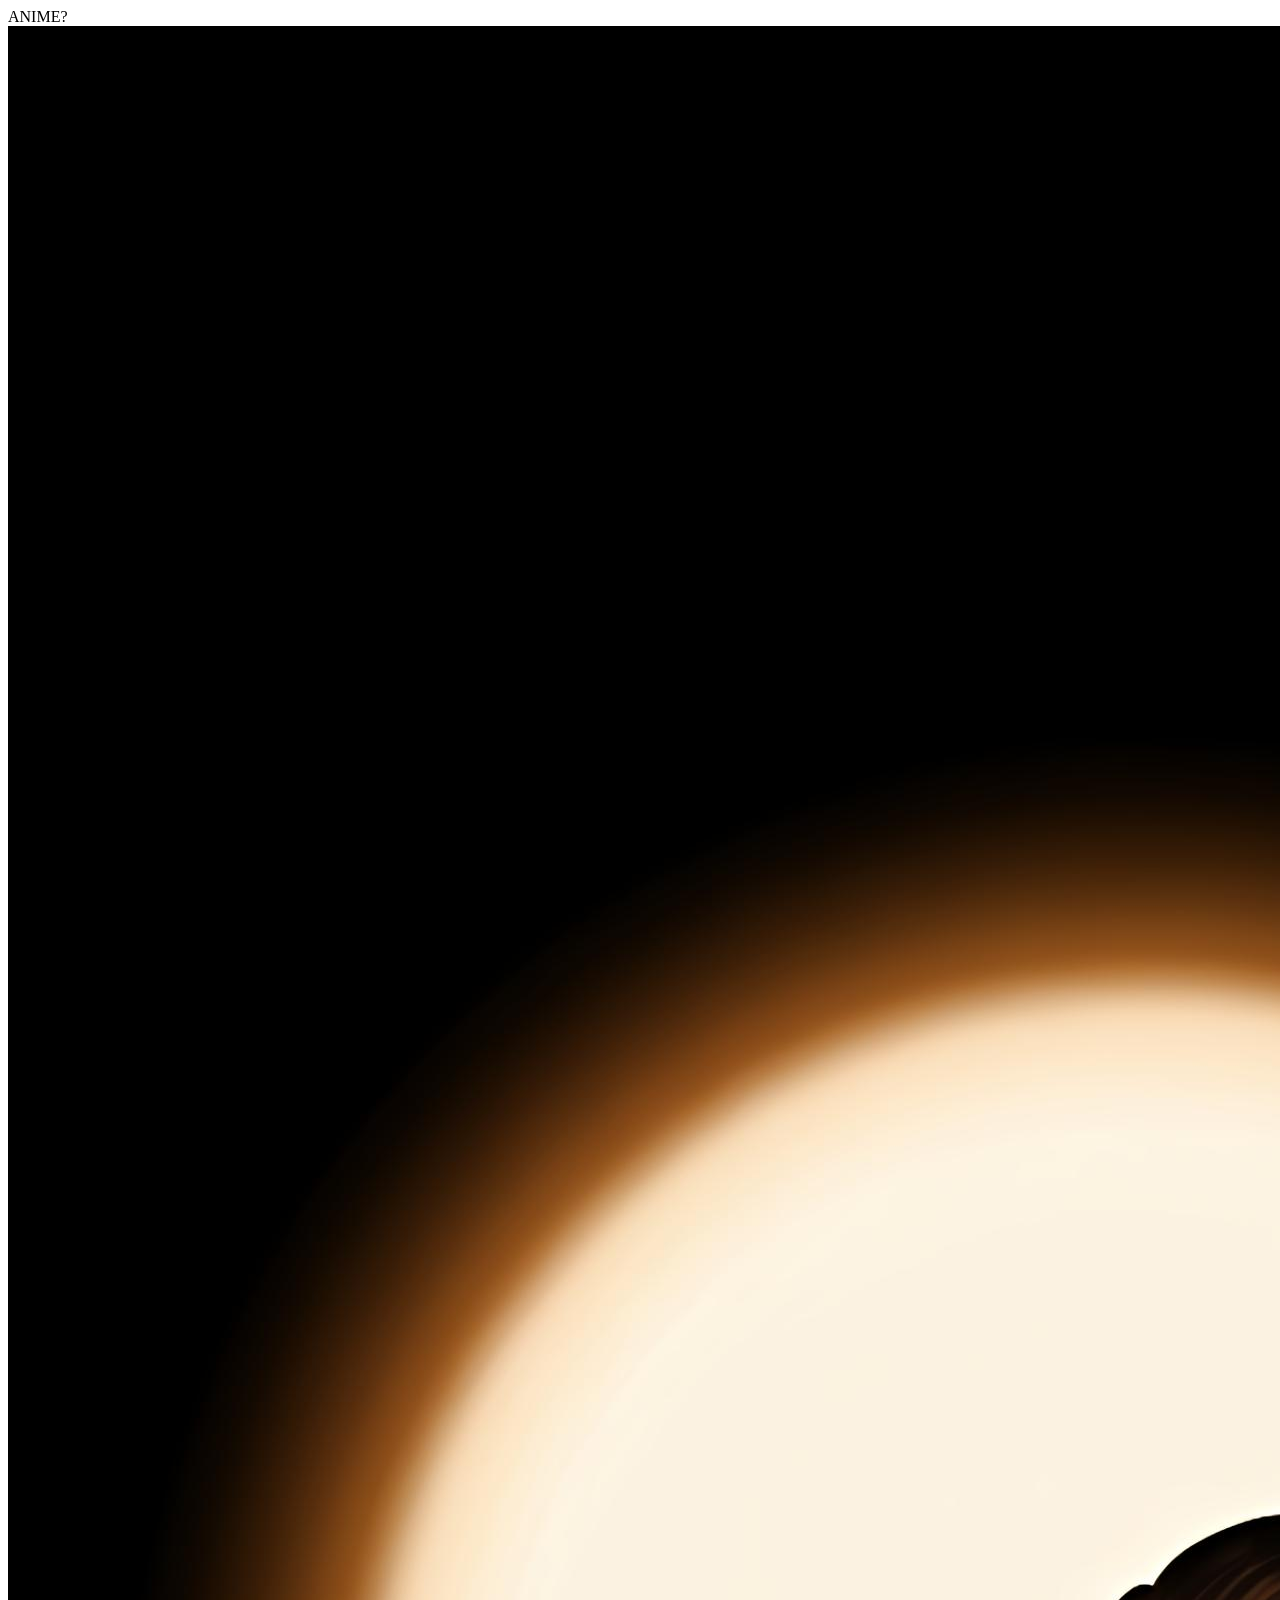
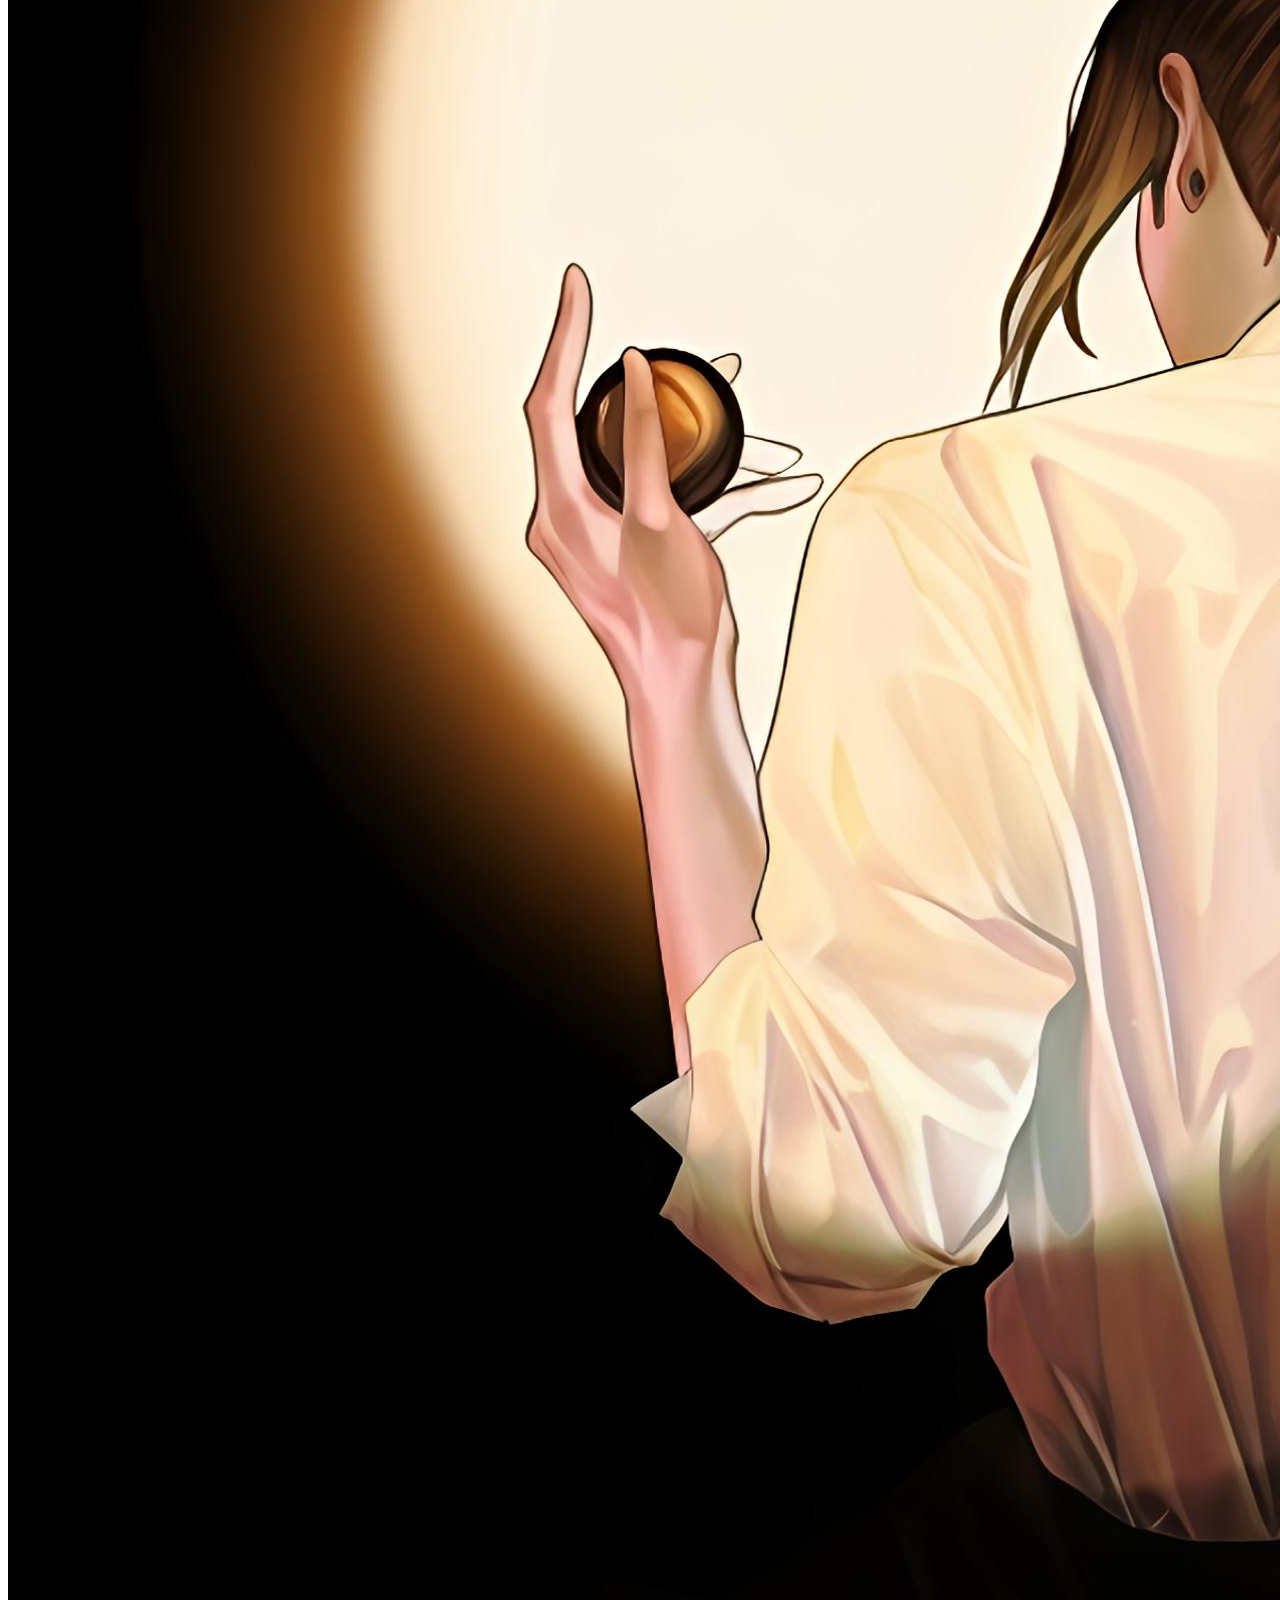
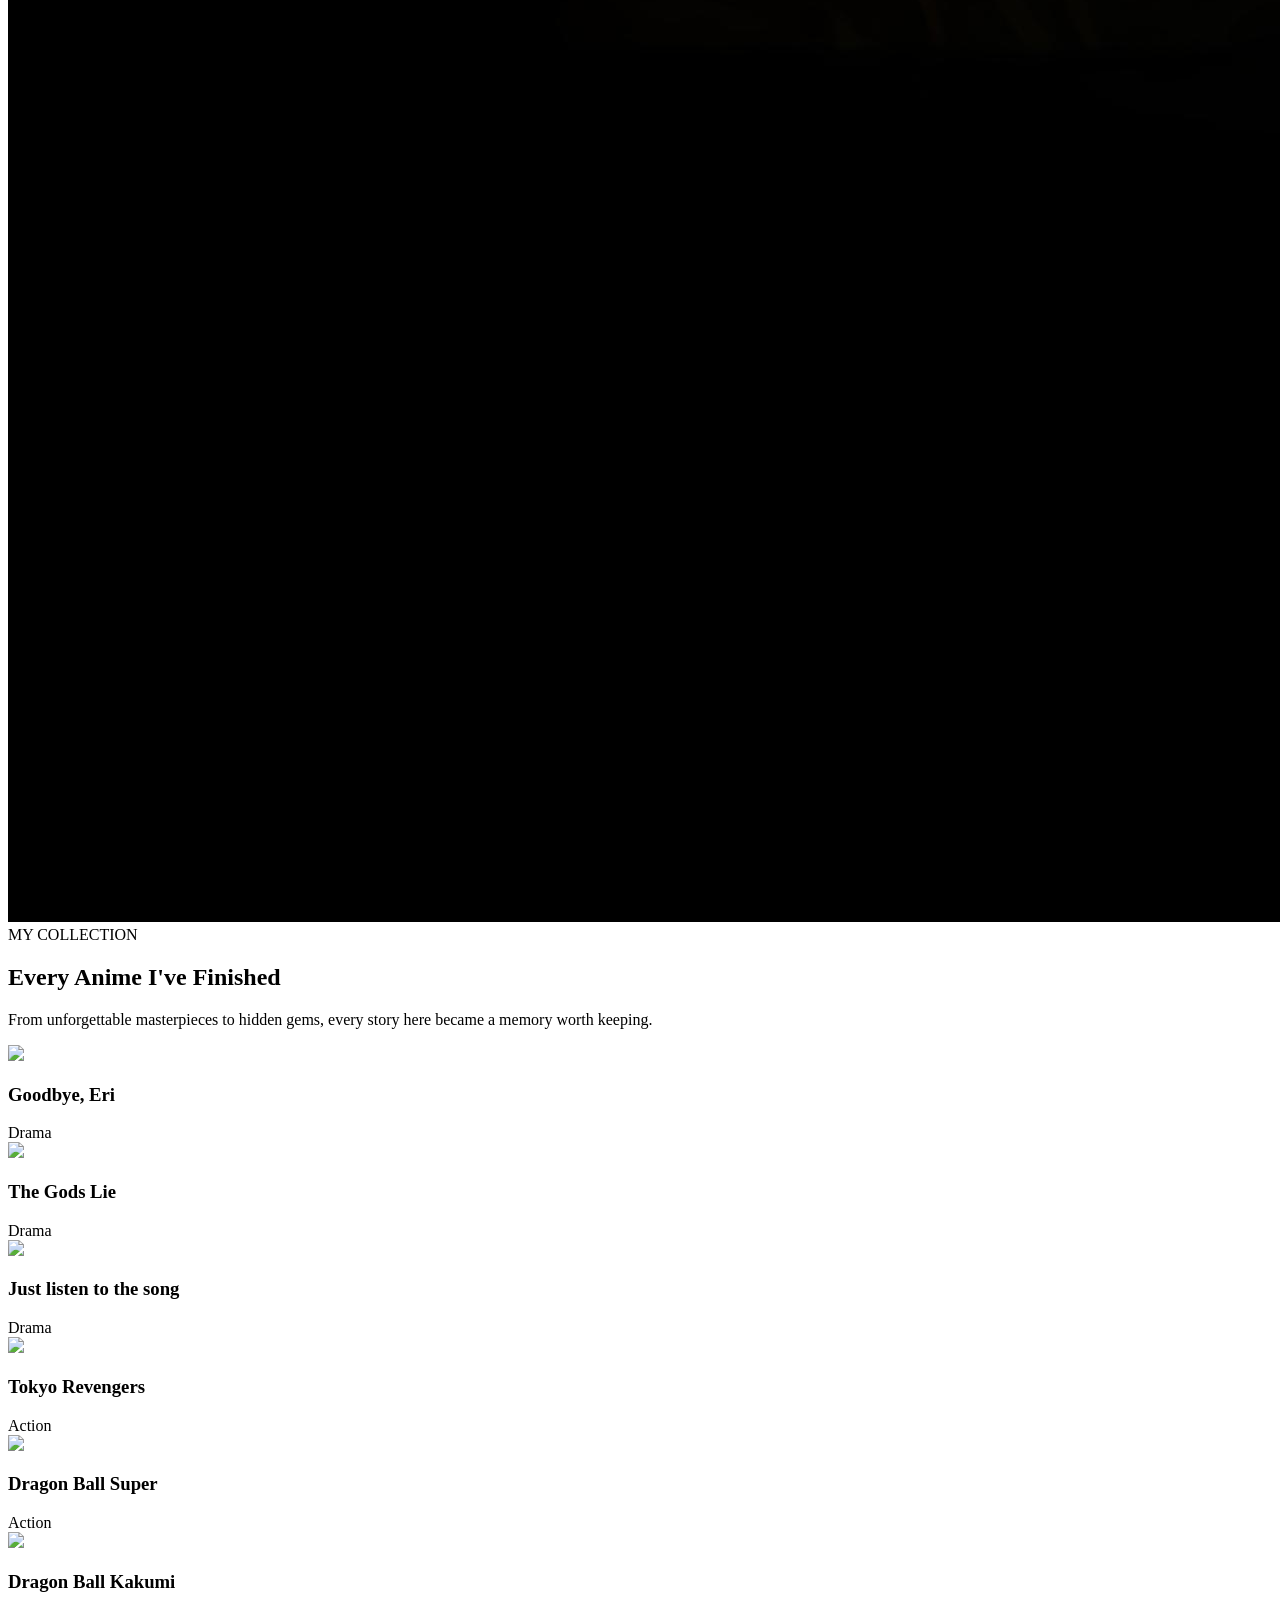
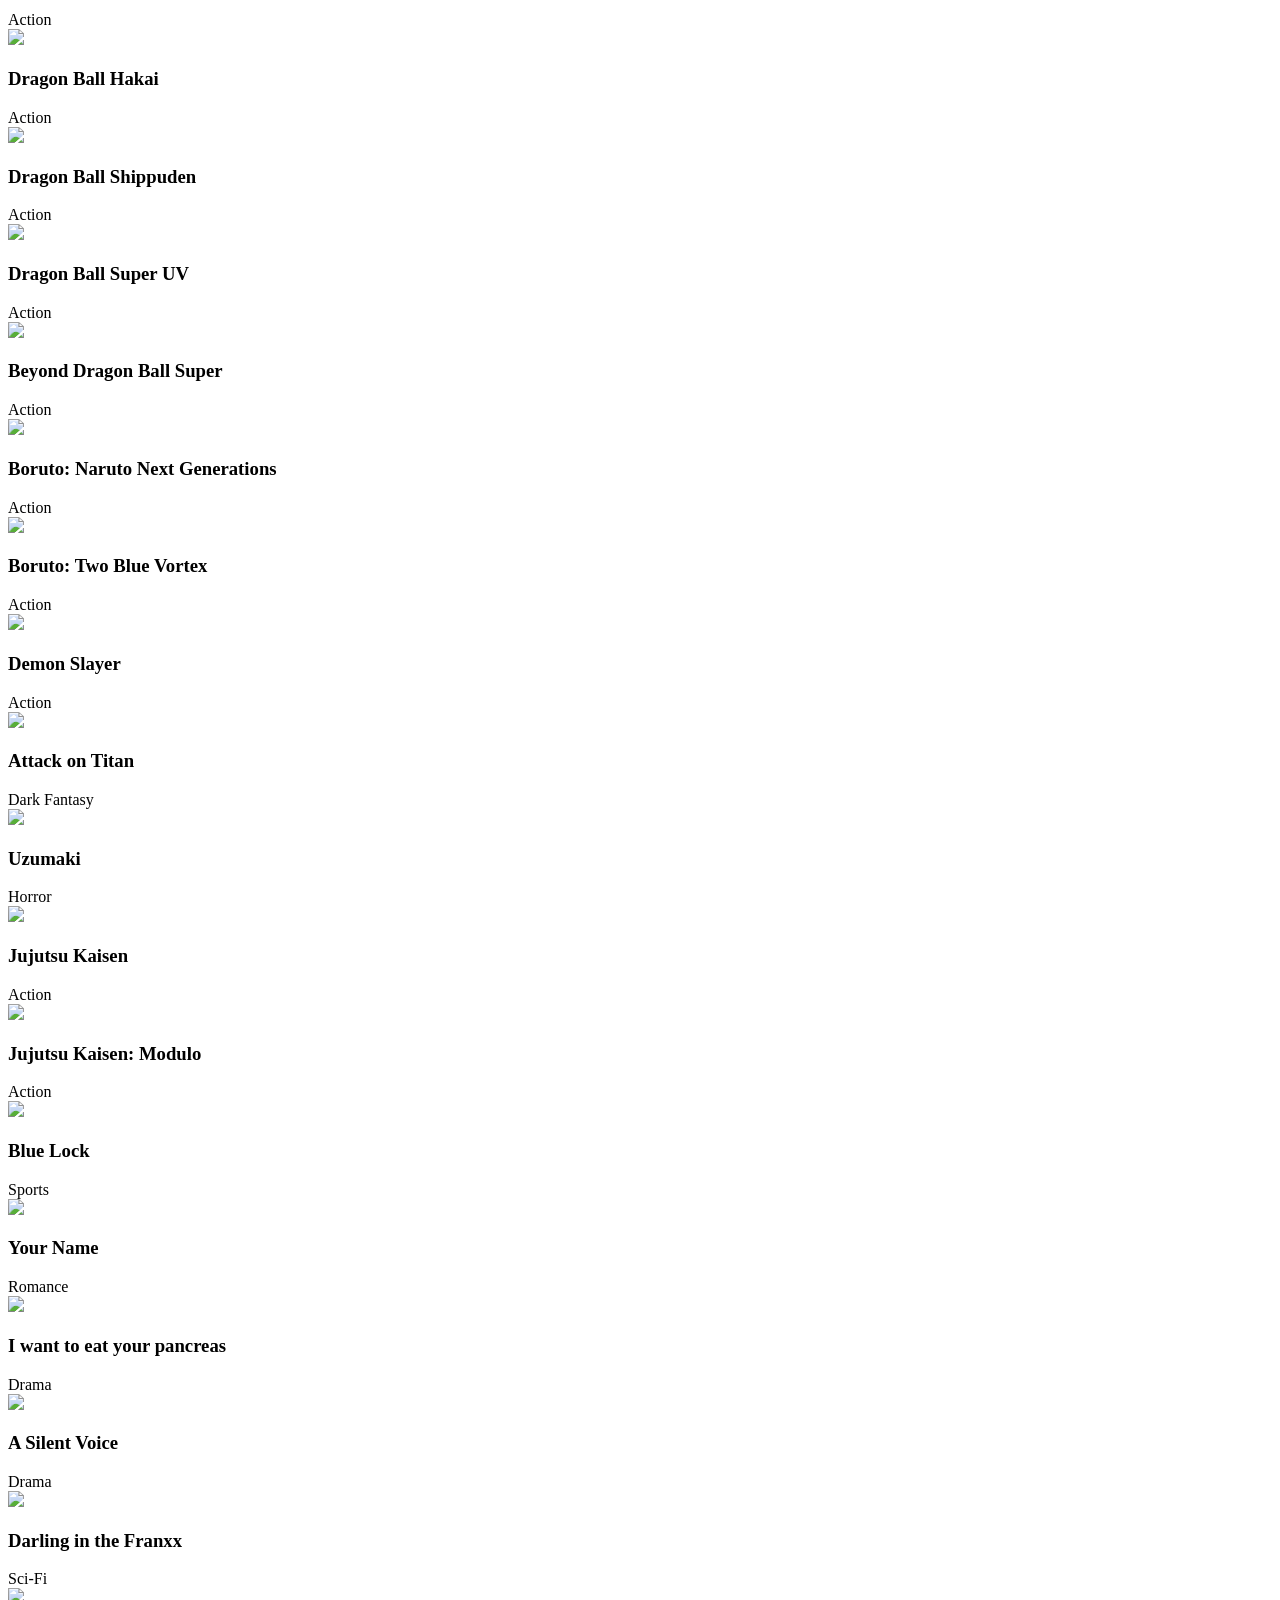
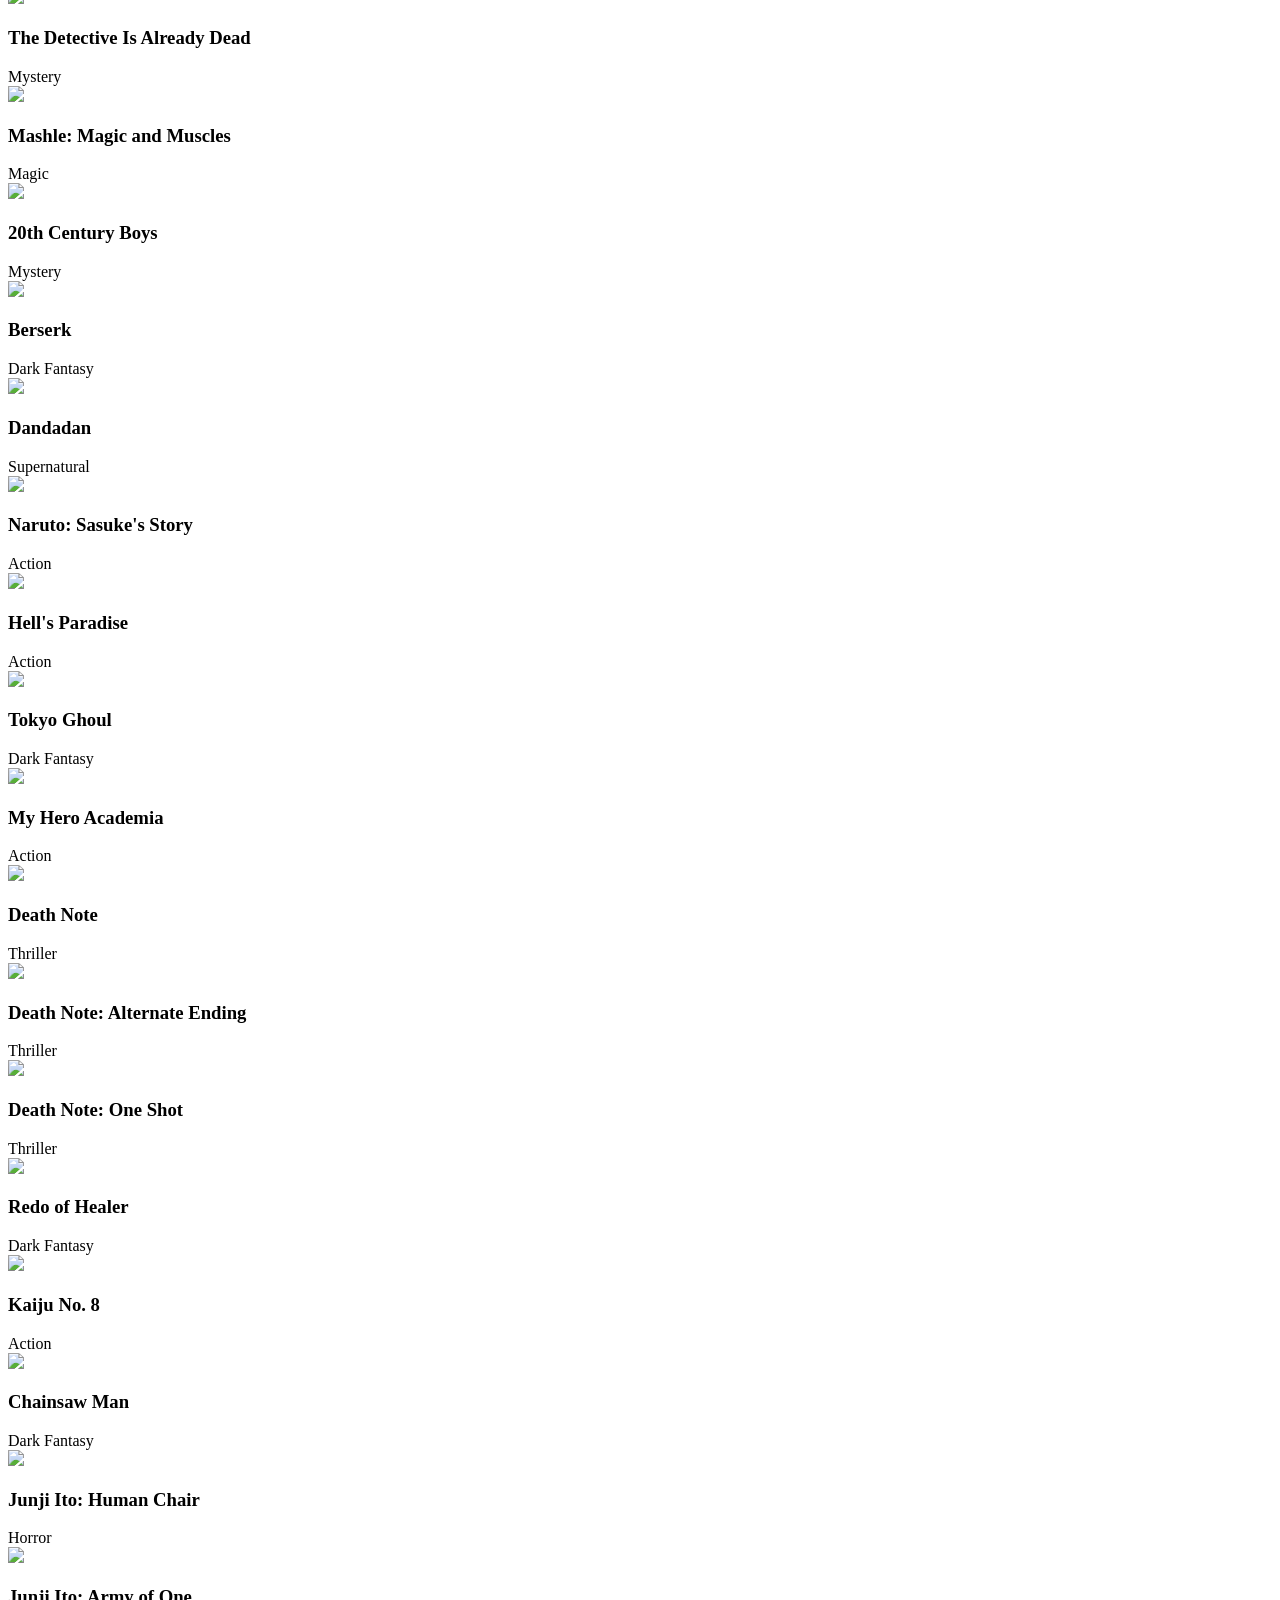
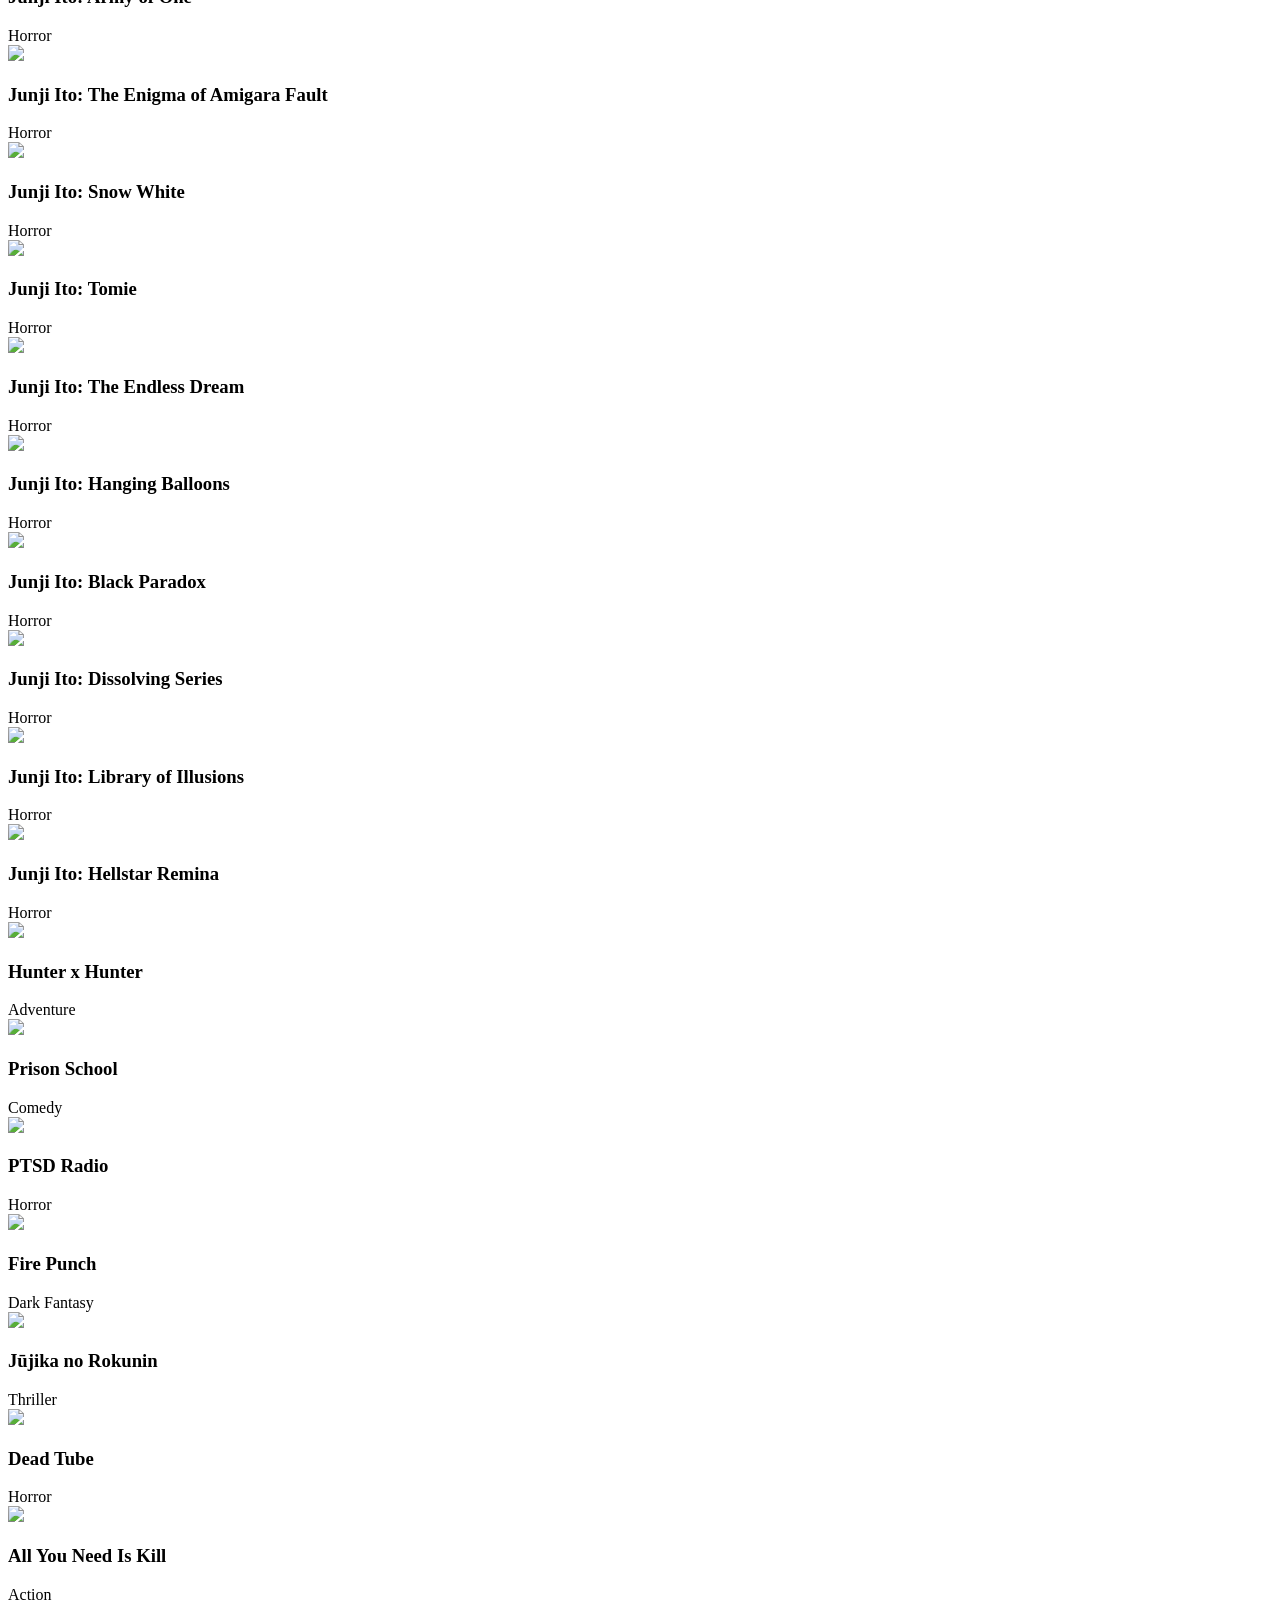
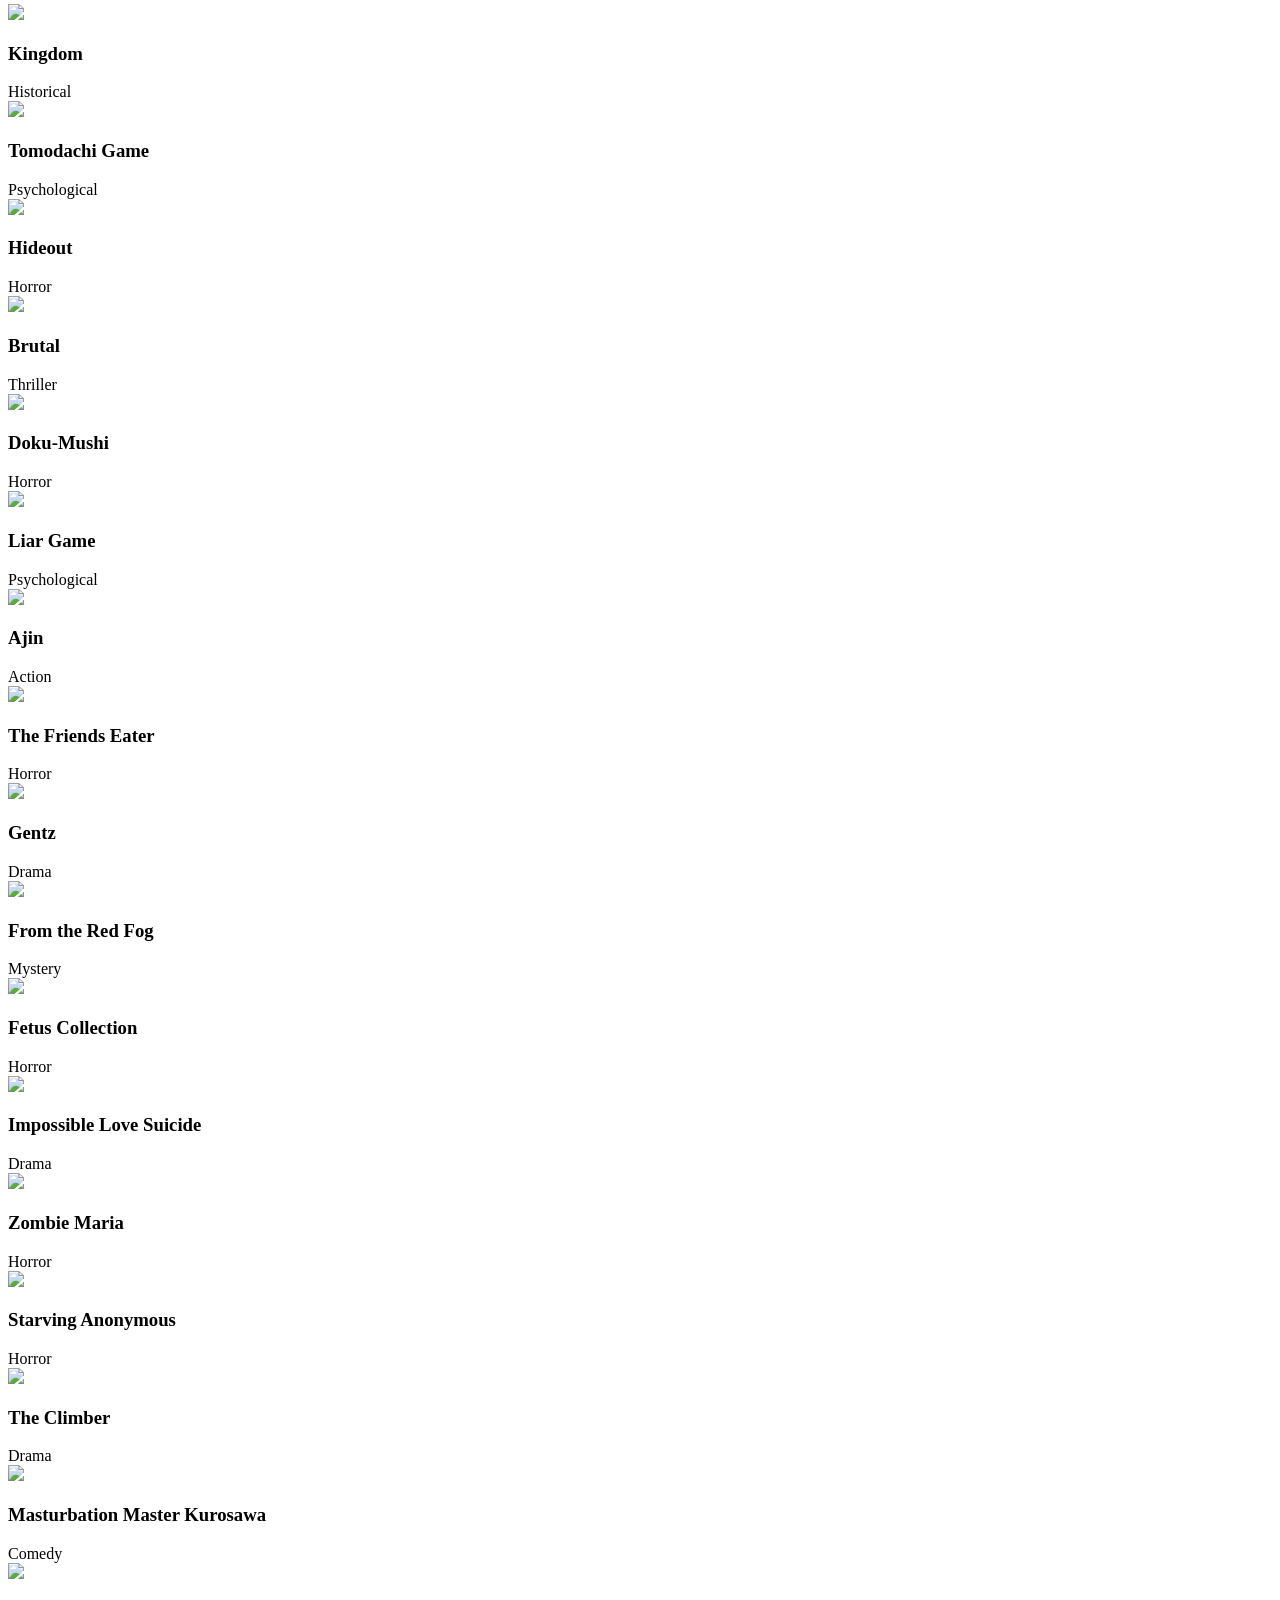
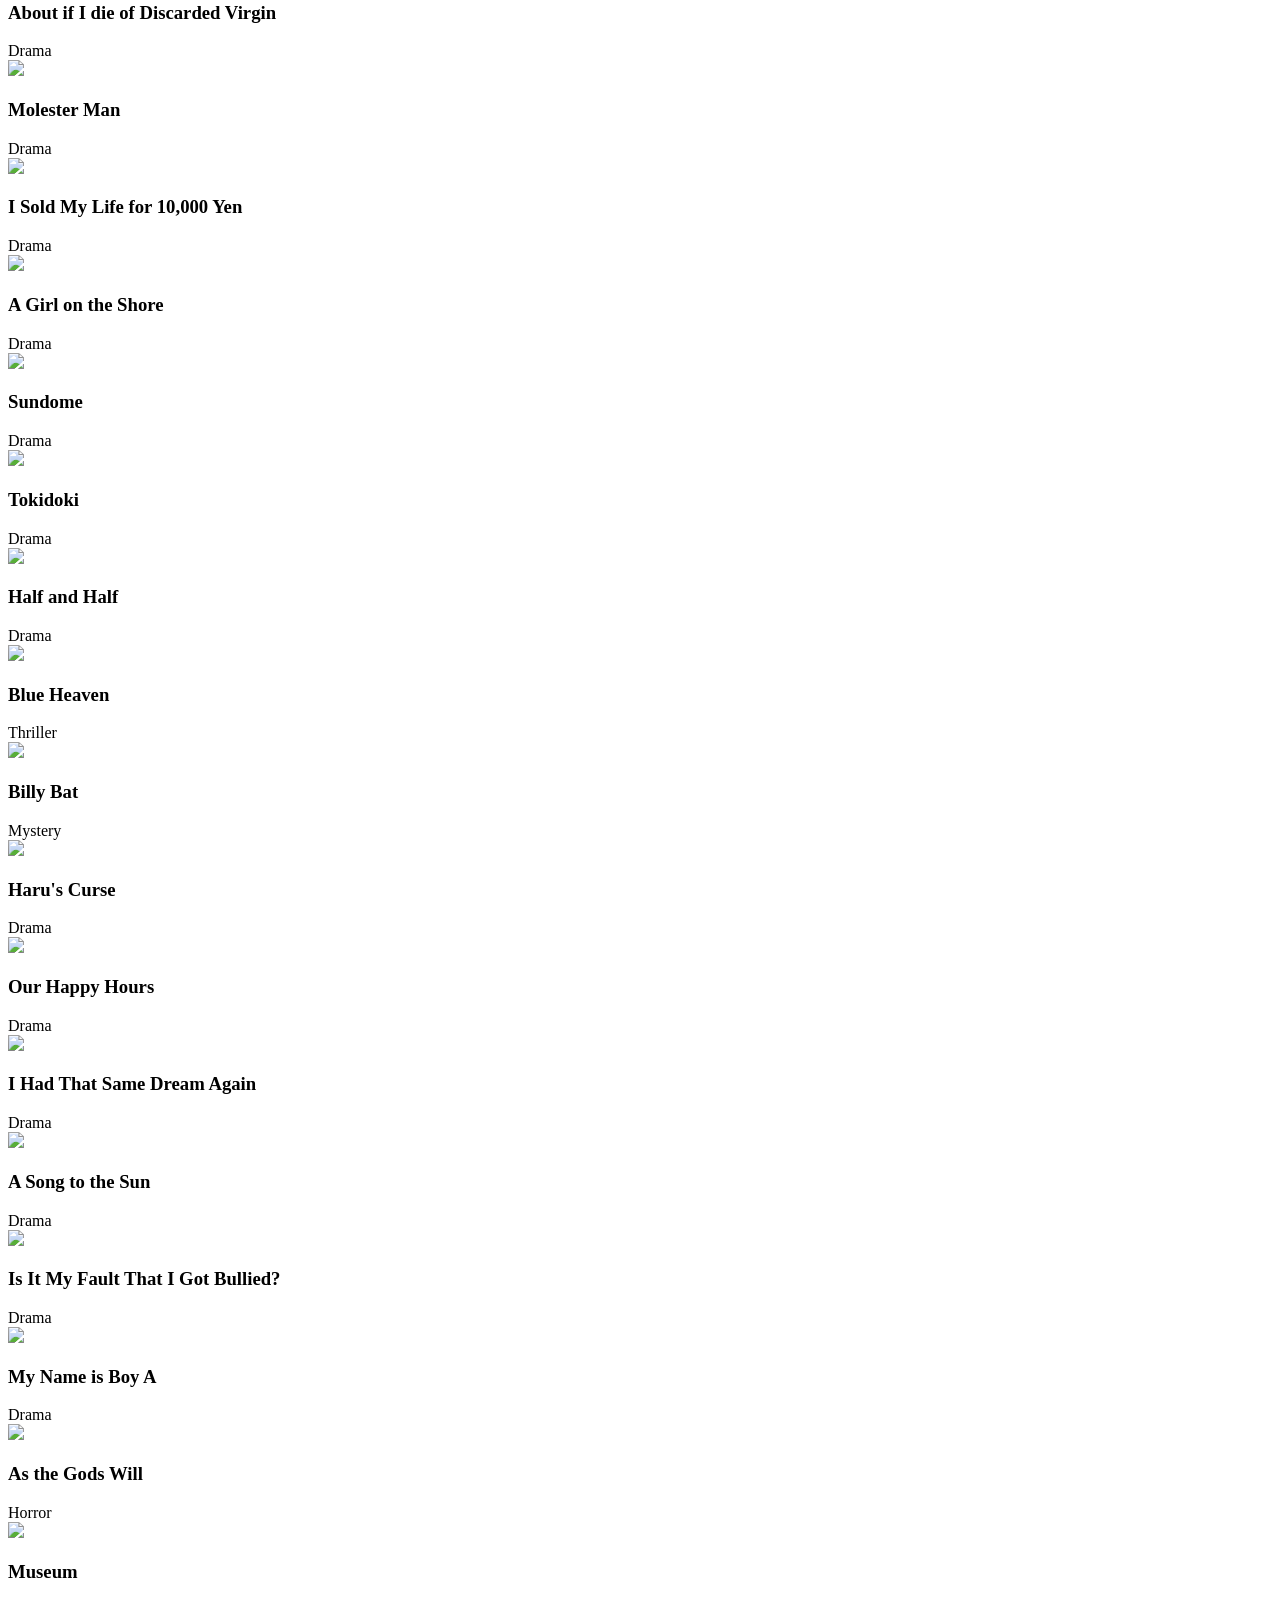
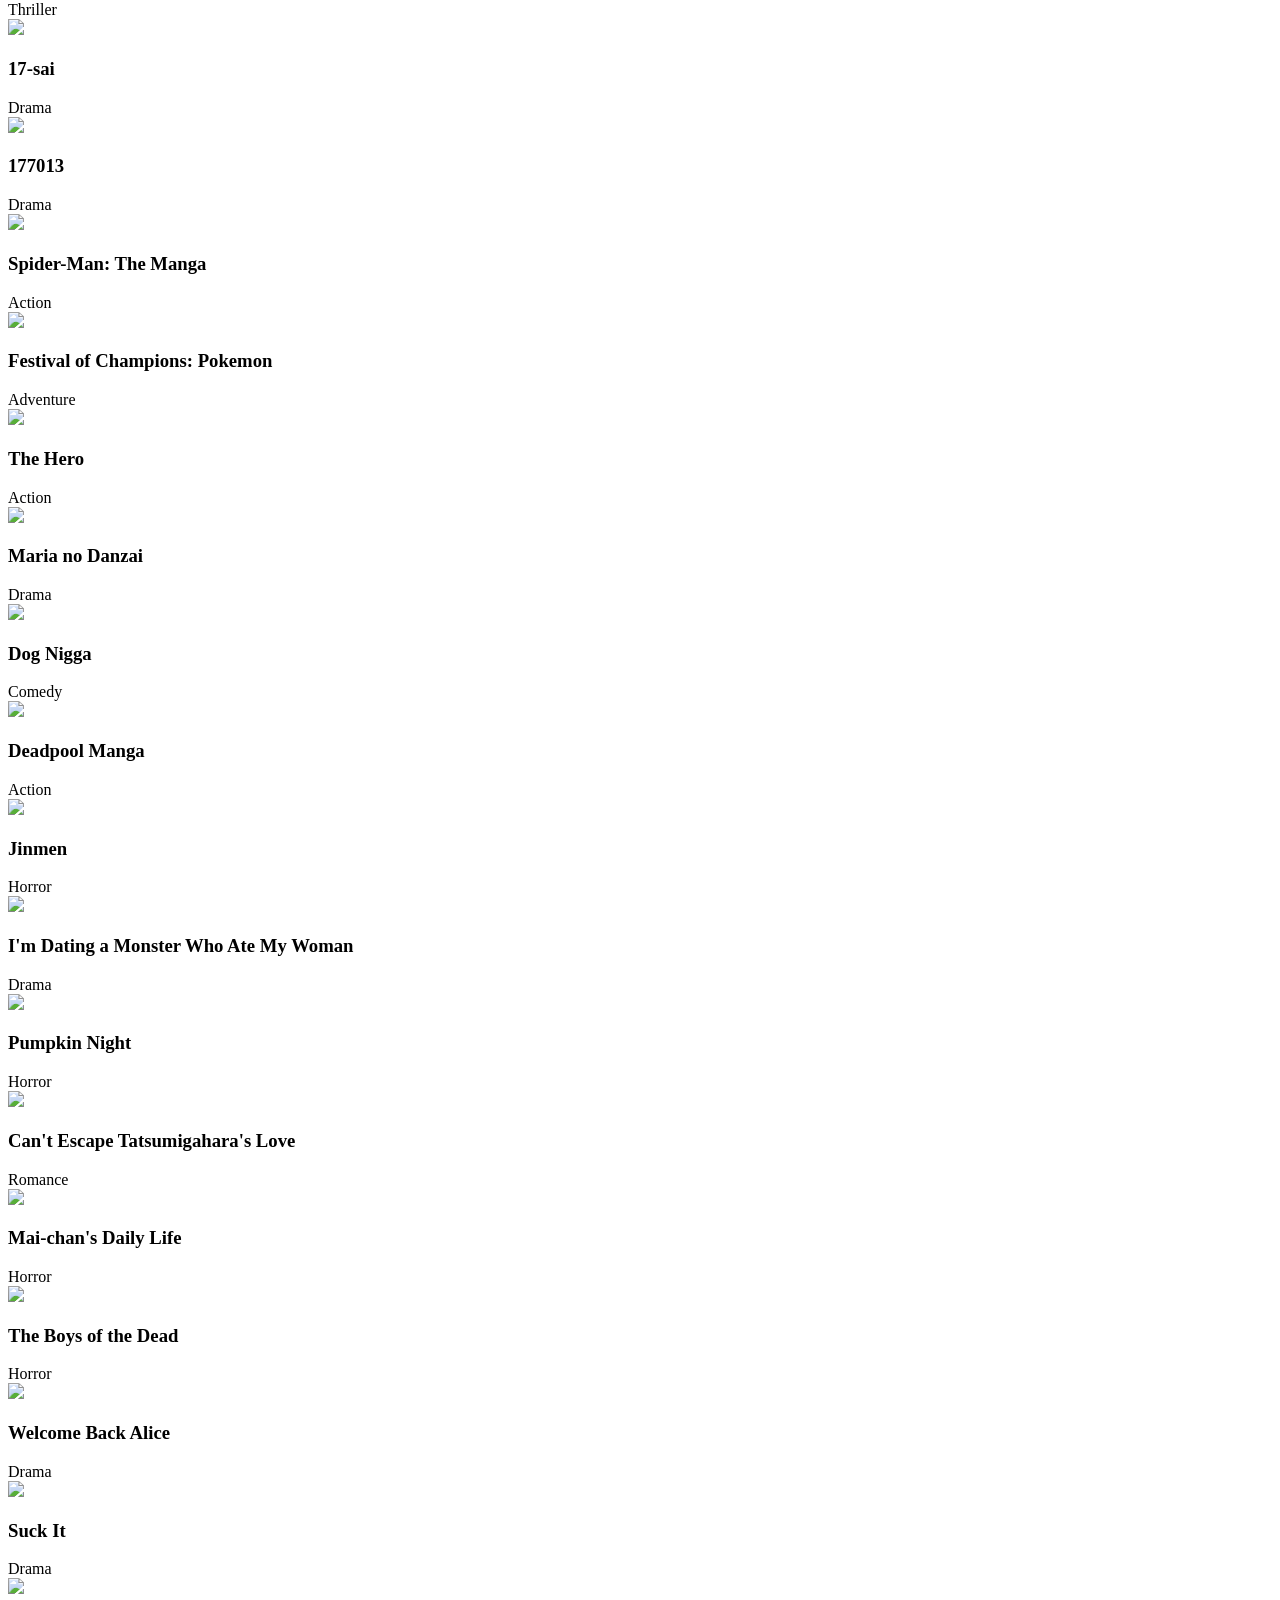
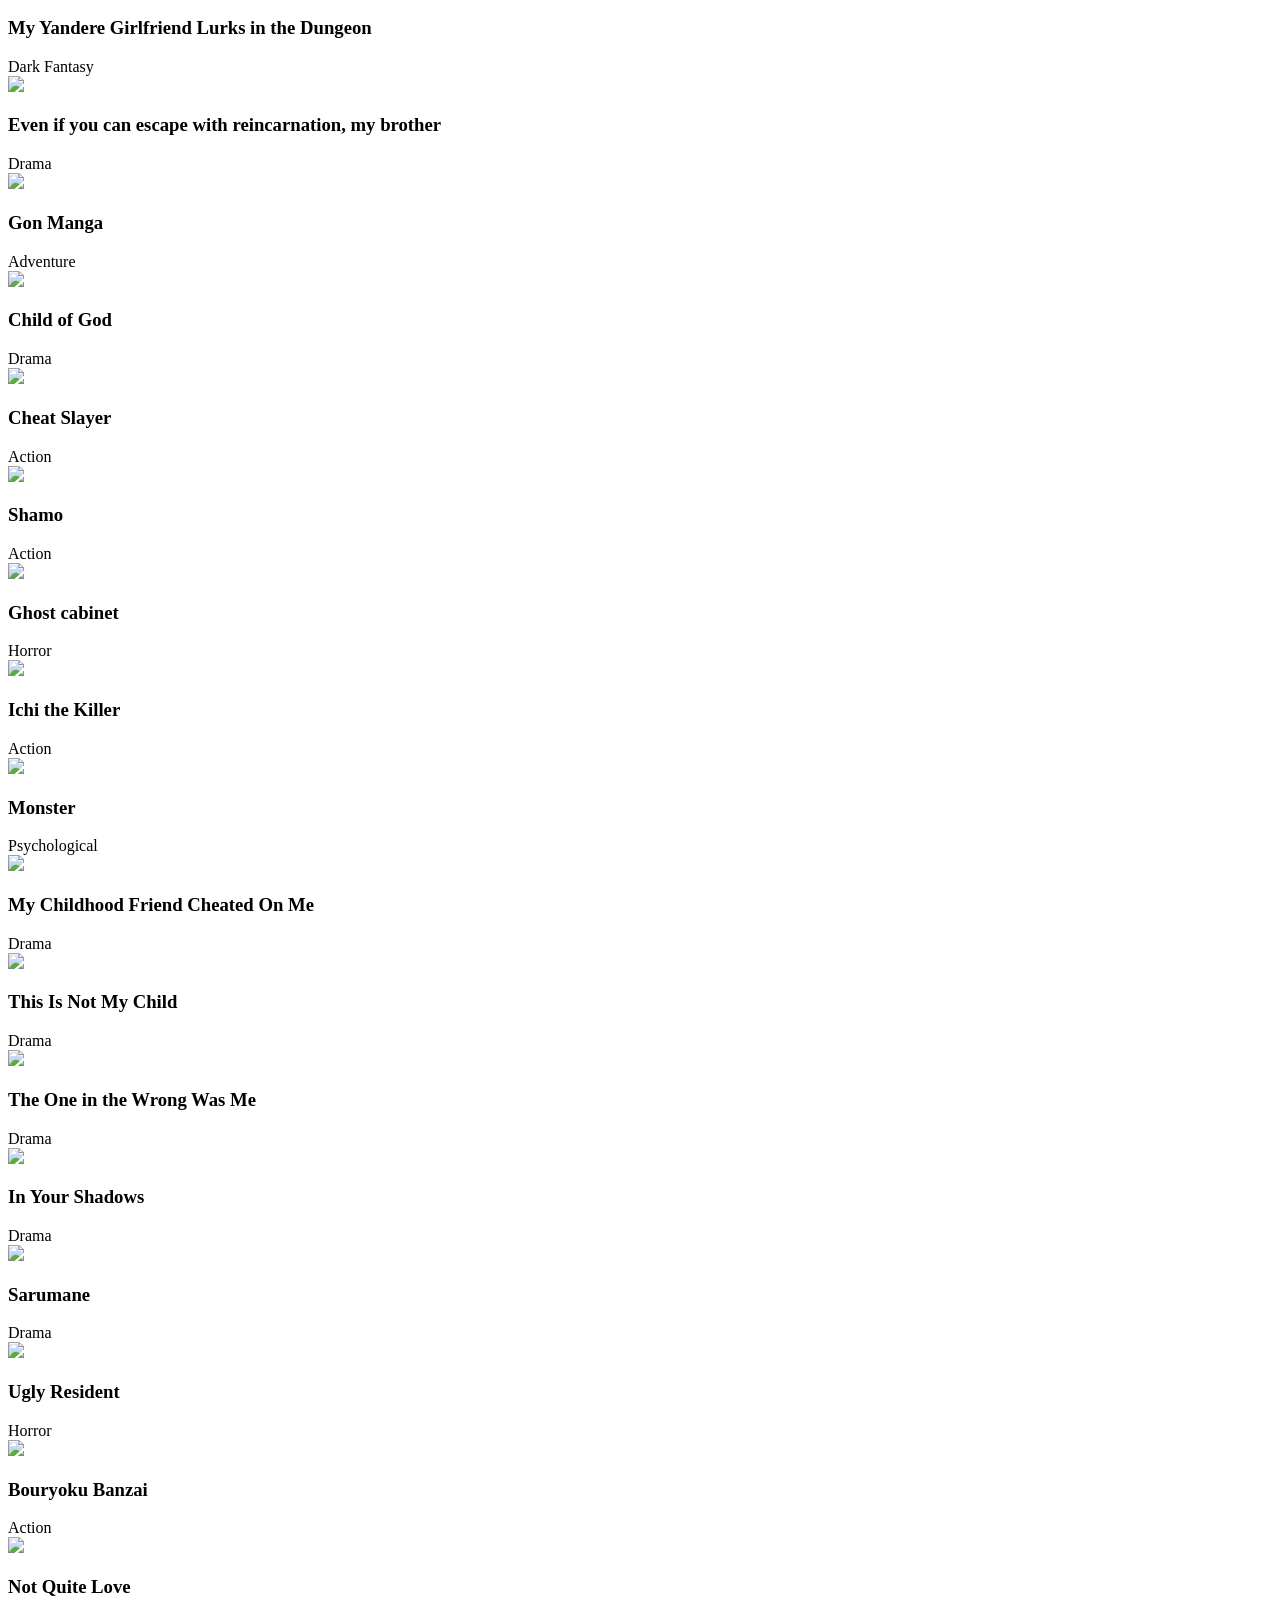
==== pages/manga.html @ afcc2f51 "Add files via upload" ====
<!DOCTYPE html>
<html lang="en">

<head>
    <meta charset="UTF-8">
    <meta name="viewport" content="width=device-width, initial-scale=1.0">
    
    <link href="https://fonts.googleapis.com/css2?family=Poppins:wght@300;400;600;700&display=swap" rel="stylesheet">
    <link rel="preconnect" href="https://fonts.googleapis.com">
    
    <link rel="stylesheet" href="https://cdnjs.cloudflare.com/ajax/libs/font-awesome/6.7.2/css/all.min.css">
    
    <link rel="stylesheet" href="Css/anime.css">
    
</head>

<body>
    <nav>
        
        <div class="logo">
            ANIME<span>?</span>
        </div>
        
    </nav>
    
    
    <section class="banner">
        <div id="logo">
            <img src="/images/logo/logo.png" alt="Anime">
        </div>
        
        <span class="small-title">
            MY COLLECTION
        </span>
        
        <h1>
            Every Anime <span>I've Finished</span>
        </h1>
        
        <p>
            From unforgettable masterpieces to hidden gems,
            every story here became a memory worth keeping.
        </p>
        
    </section>
    
    
    <section class="anime-grid">
        
        <div class="anime-card">
            <img src="/images/manga/1.jpg">
            <div class="overlay">
                <h3>Goodbye, Eri</h3>
                <span>Drama</span>
            </div>
        </div>
        
        <div class="anime-card">
            <img src="/images/manga/2.jpg">
            <div class="overlay">
                <h3>The Gods Lie</h3>
                <span>Drama</span>
            </div>
        </div>
        
        <div class="anime-card">
            <img src="/images/manga/3.jpg">
            <div class="overlay">
                <h3>Just listen to the song</h3>
                <span>Drama</span>
            </div>
        </div>
        
        <div class="anime-card">
            <img src="/images/manga/4.jpg">
            <div class="overlay">
                <h3>Tokyo Revengers</h3>
                <span>Action</span>
            </div>
        </div>
        
        <div class="anime-card">
            <img src="/images/manga/5.jpg">
            <div class="overlay">
                <h3>Dragon Ball Super</h3>
                <span>Action</span>
            </div>
        </div>
        
        <div class="anime-card">
            <img src="/images/manga/6.jpg">
            <div class="overlay">
                <h3>Dragon Ball Kakumi</h3>
                <span>Action</span>
            </div>
        </div>
        
        <div class="anime-card">
            <img src="/images/manga/7.jpg">
            <div class="overlay">
                <h3>Dragon Ball Hakai</h3>
                <span>Action</span>
            </div>
        </div>
        
        <div class="anime-card">
            <img src="/images/manga/8.jpg">
            <div class="overlay">
                <h3>Dragon Ball Shippuden</h3>
                <span>Action</span>
            </div>
        </div>
        
        <div class="anime-card">
            <img src="/images/manga/9.jpg">
            <div class="overlay">
                <h3>Dragon Ball Super UV</h3>
                <span>Action</span>
            </div>
        </div>
        
        <div class="anime-card">
            <img src="/images/manga/10.jpg">
            <div class="overlay">
                <h3>Beyond Dragon Ball Super</h3>
                <span>Action</span>
            </div>
        </div>
        
        <div class="anime-card">
            <img src="/images/manga/11.jpg">
            <div class="overlay">
                <h3>Boruto: Naruto Next Generations</h3>
                <span>Action</span>
            </div>
        </div>
        
        <div class="anime-card">
            <img src="/images/manga/12.jpg">
            <div class="overlay">
                <h3>Boruto: Two Blue Vortex</h3>
                <span>Action</span>
            </div>
        </div>
        
        <div class="anime-card">
            <img src="/images/manga/13.jpg">
            <div class="overlay">
                <h3>Demon Slayer</h3>
                <span>Action</span>
            </div>
        </div>
        
        <div class="anime-card">
            <img src="/images/manga/15.jpg">
            <div class="overlay">
                <h3>Attack on Titan</h3>
                <span>Dark Fantasy</span>
            </div>
        </div>
        
        <div class="anime-card">
            <img src="/images/manga/16.jpg">
            <div class="overlay">
                <h3>Uzumaki</h3>
                <span>Horror</span>
            </div>
        </div>
        
        <div class="anime-card">
            <img src="/images/manga/17.jpg">
            <div class="overlay">
                <h3>Jujutsu Kaisen</h3>
                <span>Action</span>
            </div>
        </div>
        
        <div class="anime-card">
            <img src="/images/manga/18.jpg">
            <div class="overlay">
                <h3>Jujutsu Kaisen: Modulo</h3>
                <span>Action</span>
            </div>
        </div>
        
        <div class="anime-card">
            <img src="/images/manga/19.jpg">
            <div class="overlay">
                <h3>Blue Lock</h3>
                <span>Sports</span>
            </div>
        </div>
        
        <div class="anime-card">
            <img src="/images/manga/20.jpg">
            <div class="overlay">
                <h3>Your Name</h3>
                <span>Romance</span>
            </div>
        </div>
        
        <div class="anime-card">
            <img src="/images/manga/122.jpg">
            <div class="overlay">
                <h3>I want to eat your pancreas</h3>
                <span>Drama</span>
            </div>
        </div>
        
        <div class="anime-card">
            <img src="/images/manga/21.jpg">
            <div class="overlay">
                <h3>A Silent Voice</h3>
                <span>Drama</span>
            </div>
        </div>
        
        <div class="anime-card">
            <img src="/images/manga/22.jpg">
            <div class="overlay">
                <h3>Darling in the Franxx</h3>
                <span>Sci-Fi</span>
            </div>
        </div>
        
        <div class="anime-card">
            <img src="/images/manga/23.jpg">
            <div class="overlay">
                <h3>The Detective Is Already Dead</h3>
                <span>Mystery</span>
            </div>
        </div>
        
        <div class="anime-card">
            <img src="/images/manga/24.jpg">
            <div class="overlay">
                <h3>Mashle: Magic and Muscles</h3>
                <span>Magic</span>
            </div>
        </div>
        
        <div class="anime-card">
            <img src="/images/manga/25.jpg">
            <div class="overlay">
                <h3>20th Century Boys</h3>
                <span>Mystery</span>
            </div>
        </div>
        
        <div class="anime-card">
            <img src="/images/manga/26.jpg">
            <div class="overlay">
                <h3>Berserk</h3>
                <span>Dark Fantasy</span>
            </div>
        </div>
        
        <div class="anime-card">
            <img src="/images/manga/27.jpg">
            <div class="overlay">
                <h3>Dandadan</h3>
                <span>Supernatural</span>
            </div>
        </div>
        
        <div class="anime-card">
            <img src="/images/manga/28.jpg">
            <div class="overlay">
                <h3>Naruto: Sasuke's Story</h3>
                <span>Action</span>
            </div>
        </div>
        
        <div class="anime-card">
            <img src="/images/manga/29.jpg">
            <div class="overlay">
                <h3>Hell's Paradise</h3>
                <span>Action</span>
            </div>
        </div>
        
        <div class="anime-card">
            <img src="/images/manga/30.jpg">
            <div class="overlay">
                <h3>Tokyo Ghoul</h3>
                <span>Dark Fantasy</span>
            </div>
        </div>
        
        <div class="anime-card">
            <img src="/images/manga/31.jpg">
            <div class="overlay">
                <h3>My Hero Academia</h3>
                <span>Action</span>
            </div>
        </div>
        
        <div class="anime-card">
            <img src="/images/manga/32.jpg">
            <div class="overlay">
                <h3>Death Note</h3>
                <span>Thriller</span>
            </div>
        </div>
        
        <div class="anime-card">
            <img src="/images/manga/33.jpg">
            <div class="overlay">
                <h3>Death Note: Alternate Ending</h3>
                <span>Thriller</span>
            </div>
        </div>
        
        <div class="anime-card">
            <img src="/images/manga/34.jpg">
            <div class="overlay">
                <h3>Death Note: One Shot</h3>
                <span>Thriller</span>
            </div>
        </div>
        
        <div class="anime-card">
            <img src="/images/manga/35.jpg">
            <div class="overlay">
                <h3>Redo of Healer</h3>
                <span>Dark Fantasy</span>
            </div>
        </div>
        
        <div class="anime-card">
            <img src="/images/manga/36.jpg">
            <div class="overlay">
                <h3>Kaiju No. 8</h3>
                <span>Action</span>
            </div>
        </div>
        
        <div class="anime-card">
            <img src="/images/manga/37.jpg">
            <div class="overlay">
                <h3>Chainsaw Man</h3>
                <span>Dark Fantasy</span>
            </div>
        </div>
        
        <div class="anime-card">
            <img src="/images/manga/38.jpg">
            <div class="overlay">
                <h3>Junji Ito: Human Chair</h3>
                <span>Horror</span>
            </div>
        </div>
        
        <div class="anime-card">
            <img src="/images/manga/39.jpg">
            <div class="overlay">
                <h3>Junji Ito: Army of One</h3>
                <span>Horror</span>
            </div>
        </div>
        
        <div class="anime-card">
            <img src="/images/manga/40.jpg">
            <div class="overlay">
                <h3>Junji Ito: The Enigma of Amigara Fault</h3>
                <span>Horror</span>
            </div>
        </div>
        
        <div class="anime-card">
            <img src="/images/manga/41.jpg">
            <div class="overlay">
                <h3>Junji Ito: Snow White</h3>
                <span>Horror</span>
            </div>
        </div>
        
        <div class="anime-card">
            <img src="/images/manga/42.jpg">
            <div class="overlay">
                <h3>Junji Ito: Tomie</h3>
                <span>Horror</span>
            </div>
        </div>
        
        <div class="anime-card">
            <img src="/images/manga/43.jpg">
            <div class="overlay">
                <h3>Junji Ito: The Endless Dream</h3>
                <span>Horror</span>
            </div>
        </div>
        
        <div class="anime-card">
            <img src="/images/manga/44.jpg">
            <div class="overlay">
                <h3>Junji Ito: Hanging Balloons</h3>
                <span>Horror</span>
            </div>
        </div>
        
        <div class="anime-card">
            <img src="/images/manga/45.jpg">
            <div class="overlay">
                <h3>Junji Ito: Black Paradox</h3>
                <span>Horror</span>
            </div>
        </div>
        
        <div class="anime-card">
            <img src="/images/manga/46.jpg">
            <div class="overlay">
                <h3>Junji Ito: Dissolving Series</h3>
                <span>Horror</span>
            </div>
        </div>
        
        <div class="anime-card">
            <img src="/images/manga/47.jpg">
            <div class="overlay">
                <h3>Junji Ito: Library of Illusions</h3>
                <span>Horror</span>
            </div>
        </div>
        
        <div class="anime-card">
            <img src="/images/manga/48.jpg">
            <div class="overlay">
                <h3>Junji Ito: Hellstar Remina</h3>
                <span>Horror</span>
            </div>
        </div>
        
        <div class="anime-card">
            <img src="/images/manga/49.jpg">
            <div class="overlay">
                <h3>Hunter x Hunter</h3>
                <span>Adventure</span>
            </div>
        </div>
        
        <div class="anime-card">
            <img src="/images/manga/50.jpg">
            <div class="overlay">
                <h3>Prison School</h3>
                <span>Comedy</span>
            </div>
        </div>
        
        <div class="anime-card">
            <img src="/images/manga/51.jpg">
            <div class="overlay">
                <h3>PTSD Radio</h3>
                <span>Horror</span>
            </div>
        </div>
        
        <div class="anime-card">
            <img src="/images/manga/52.jpg">
            <div class="overlay">
                <h3>Fire Punch</h3>
                <span>Dark Fantasy</span>
            </div>
        </div>
        
        <div class="anime-card">
            <img src="/images/manga/53.jpg">
            <div class="overlay">
                <h3>Jūjika no Rokunin</h3>
                <span>Thriller</span>
            </div>
        </div>
        
        <div class="anime-card">
            <img src="/images/manga/54.jpg">
            <div class="overlay">
                <h3>Dead Tube</h3>
                <span>Horror</span>
            </div>
        </div>
        
        <div class="anime-card">
            <img src="/images/manga/55.jpg">
            <div class="overlay">
                <h3>All You Need Is Kill</h3>
                <span>Action</span>
            </div>
        </div>
        
        <div class="anime-card">
            <img src="/images/manga/56.jpg">
            <div class="overlay">
                <h3>Kingdom</h3>
                <span>Historical</span>
            </div>
        </div>
        
        <div class="anime-card">
            <img src="/images/manga/57.jpg">
            <div class="overlay">
                <h3>Tomodachi Game</h3>
                <span>Psychological</span>
            </div>
        </div>
        
        <div class="anime-card">
            <img src="/images/manga/58.jpg">
            <div class="overlay">
                <h3>Hideout</h3>
                <span>Horror</span>
            </div>
        </div>
        
        <div class="anime-card">
            <img src="/images/manga/59.jpg">
            <div class="overlay">
                <h3>Brutal</h3>
                <span>Thriller</span>
            </div>
        </div>
        
        <div class="anime-card">
            <img src="/images/manga/60.jpg">
            <div class="overlay">
                <h3>Doku-Mushi</h3>
                <span>Horror</span>
            </div>
        </div>
        
        <div class="anime-card">
            <img src="/images/manga/61.jpg">
            <div class="overlay">
                <h3>Liar Game</h3>
                <span>Psychological</span>
            </div>
        </div>
        
        <div class="anime-card">
            <img src="/images/manga/62.jpg">
            <div class="overlay">
                <h3>Ajin</h3>
                <span>Action</span>
            </div>
        </div>
        
        <div class="anime-card">
            <img src="/images/manga/63.jpg">
            <div class="overlay">
                <h3>The Friends Eater</h3>
                <span>Horror</span>
            </div>
        </div>
        
        <div class="anime-card">
            <img src="/images/manga/64.jpg">
            <div class="overlay">
                <h3>Gentz</h3>
                <span>Drama</span>
            </div>
        </div>
        
        <div class="anime-card">
            <img src="/images/manga/65.jpg">
            <div class="overlay">
                <h3>From the Red Fog</h3>
                <span>Mystery</span>
            </div>
        </div>
        
        <div class="anime-card">
            <img src="/images/manga/66.jpg">
            <div class="overlay">
                <h3>Fetus Collection</h3>
                <span>Horror</span>
            </div>
        </div>
        
        <div class="anime-card">
            <img src="/images/manga/67.jpg">
            <div class="overlay">
                <h3>Impossible Love Suicide</h3>
                <span>Drama</span>
            </div>
        </div>
        
        <div class="anime-card">
            <img src="/images/manga/68.jpg">
            <div class="overlay">
                <h3>Zombie Maria</h3>
                <span>Horror</span>
            </div>
        </div>
        
        <div class="anime-card">
            <img src="/images/manga/69.jpg">
            <div class="overlay">
                <h3>Starving Anonymous</h3>
                <span>Horror</span>
            </div>
        </div>
        
        <div class="anime-card">
            <img src="/images/manga/70.jpg">
            <div class="overlay">
                <h3>The Climber</h3>
                <span>Drama</span>
            </div>
        </div>
        
        <div class="anime-card">
            <img src="/images/manga/71.jpg">
            <div class="overlay">
                <h3>Masturbation Master Kurosawa</h3>
                <span>Comedy</span>
            </div>
        </div>
        
        <div class="anime-card">
            <img src="/images/manga/72.png">
            <div class="overlay">
                <h3>About if I die of Discarded Virgin</h3>
                <span>Drama</span>
            </div>
        </div>
        
        <div class="anime-card">
            <img src="/images/manga/73.jpg">
            <div class="overlay">
                <h3>Molester Man</h3>
                <span>Drama</span>
            </div>
        </div>
        
        <div class="anime-card">
            <img src="/images/manga/74.jpg">
            <div class="overlay">
                <h3>I Sold My Life for 10,000 Yen</h3>
                <span>Drama</span>
            </div>
        </div>
        
        <div class="anime-card">
            <img src="/images/manga/75.jpg">
            <div class="overlay">
                <h3>A Girl on the Shore</h3>
                <span>Drama</span>
            </div>
        </div>
        
        <div class="anime-card">
            <img src="/images/manga/76.jpg">
            <div class="overlay">
                <h3>Sundome</h3>
                <span>Drama</span>
            </div>
        </div>
        
        <div class="anime-card">
            <img src="/images/manga/77.jpg">
            <div class="overlay">
                <h3>Tokidoki</h3>
                <span>Drama</span>
            </div>
        </div>
        
        <div class="anime-card">
            <img src="/images/manga/78.png">
            <div class="overlay">
                <h3>Half and Half</h3>
                <span>Drama</span>
            </div>
        </div>
        
        <div class="anime-card">
            <img src="/images/manga/79.jpg">
            <div class="overlay">
                <h3>Blue Heaven</h3>
                <span>Thriller</span>
            </div>
        </div>
        
        <div class="anime-card">
            <img src="/images/manga/80.jpg">
            <div class="overlay">
                <h3>Billy Bat</h3>
                <span>Mystery</span>
            </div>
        </div>
        
        <div class="anime-card">
            <img src="/images/manga/81.jpg">
            <div class="overlay">
                <h3>Haru's Curse</h3>
                <span>Drama</span>
            </div>
        </div>
        
        <div class="anime-card">
            <img src="/images/manga/82.jpg">
            <div class="overlay">
                <h3>Our Happy Hours</h3>
                <span>Drama</span>
            </div>
        </div>
        
        <div class="anime-card">
            <img src="/images/manga/83.jpg">
            <div class="overlay">
                <h3>I Had That Same Dream Again</h3>
                <span>Drama</span>
            </div>
        </div>
        
        <div class="anime-card">
            <img src="/images/manga/84.jpg">
            <div class="overlay">
                <h3>A Song to the Sun</h3>
                <span>Drama</span>
            </div>
        </div>
        
        <div class="anime-card">
            <img src="/images/manga/85.jpg">
            <div class="overlay">
                <h3>Is It My Fault That I Got Bullied?</h3>
                <span>Drama</span>
            </div>
        </div>
        
        <div class="anime-card">
            <img src="/images/manga/86.jpg">
            <div class="overlay">
                <h3>My Name is Boy A</h3>
                <span>Drama</span>
            </div>
        </div>
        
        <div class="anime-card">
            <img src="/images/manga/87.jpg">
            <div class="overlay">
                <h3>As the Gods Will</h3>
                <span>Horror</span>
            </div>
        </div>
        
        <div class="anime-card">
            <img src="/images/manga/88.jpg">
            <div class="overlay">
                <h3>Museum</h3>
                <span>Thriller</span>
            </div>
        </div>
        
        <div class="anime-card">
            <img src="/images/manga/89.jpg">
            <div class="overlay">
                <h3>17-sai</h3>
                <span>Drama</span>
            </div>
        </div>
        
        <div class="anime-card">
            <img src="/images/manga/90.jpg">
            <div class="overlay">
                <h3>177013</h3>
                <span>Drama</span>
            </div>
        </div>
        
        <div class="anime-card">
            <img src="/images/manga/91.jpg">
            <div class="overlay">
                <h3>Spider-Man: The Manga</h3>
                <span>Action</span>
            </div>
        </div>
        
        <div class="anime-card">
            <img src="/images/manga/92.jpg">
            <div class="overlay">
                <h3>Festival of Champions: Pokemon</h3>
                <span>Adventure</span>
            </div>
        </div>
        
        <div class="anime-card">
            <img src="/images/manga/93.jpg">
            <div class="overlay">
                <h3>The Hero</h3>
                <span>Action</span>
            </div>
        </div>
        
        <div class="anime-card">
            <img src="/images/manga/94.jpg">
            <div class="overlay">
                <h3>Maria no Danzai</h3>
                <span>Drama</span>
            </div>
        </div>
        
        <div class="anime-card">
            <img src="/images/manga/95.jpg">
            <div class="overlay">
                <h3>Dog Nigga</h3>
                <span>Comedy</span>
            </div>
        </div>
        
        <div class="anime-card">
            <img src="/images/manga/96.jpg">
            <div class="overlay">
                <h3>Deadpool Manga</h3>
                <span>Action</span>
            </div>
        </div>
        
        <div class="anime-card">
            <img src="/images/manga/97.jpg">
            <div class="overlay">
                <h3>Jinmen</h3>
                <span>Horror</span>
            </div>
        </div>
        
        <div class="anime-card">
            <img src="/images/manga/98.png">
            <div class="overlay">
                <h3>I'm Dating a Monster Who Ate My Woman</h3>
                <span>Drama</span>
            </div>
        </div>
        
        <div class="anime-card">
            <img src="/images/manga/99.jpg">
            <div class="overlay">
                <h3>Pumpkin Night</h3>
                <span>Horror</span>
            </div>
        </div>
        
        <div class="anime-card">
            <img src="/images/manga/100.png">
            <div class="overlay">
                <h3>Can't Escape Tatsumigahara's Love</h3>
                <span>Romance</span>
            </div>
        </div>
        
        <div class="anime-card">
            <img src="/images/manga/101.jpg">
            <div class="overlay">
                <h3>Mai-chan's Daily Life</h3>
                <span>Horror</span>
            </div>
        </div>
        
        <div class="anime-card">
            <img src="/images/manga/102.jpg">
            <div class="overlay">
                <h3>The Boys of the Dead</h3>
                <span>Horror</span>
            </div>
        </div>
        
        <div class="anime-card">
            <img src="/images/manga/103.jpg">
            <div class="overlay">
                <h3>Welcome Back Alice</h3>
                <span>Drama</span>
            </div>
        </div>
        
        <div class="anime-card">
            <img src="/images/manga/104.jpg">
            <div class="overlay">
                <h3>Suck It</h3>
                <span>Drama</span>
            </div>
        </div>
        
        <div class="anime-card">
            <img src="/images/manga/105.jpg">
            <div class="overlay">
                <h3>My Yandere Girlfriend Lurks in the Dungeon</h3>
                <span>Dark Fantasy</span>
            </div>
        </div>
        
        <div class="anime-card">
            <img src="/images/manga/106.jpg">
            <div class="overlay">
                <h3>Even if you can escape with reincarnation, my brother</h3>
                <span>Drama</span>
            </div>
        </div>
        
        <div class="anime-card">
            <img src="/images/manga/107.jpg">
            <div class="overlay">
                <h3>Gon Manga</h3>
                <span>Adventure</span>
            </div>
        </div>
        
        <div class="anime-card">
            <img src="/images/manga/108.jpg">
            <div class="overlay">
                <h3>Child of God</h3>
                <span>Drama</span>
            </div>
        </div>
        
        <div class="anime-card">
            <img src="/images/manga/109.jpg">
            <div class="overlay">
                <h3>Cheat Slayer</h3>
                <span>Action</span>
            </div>
        </div>
        
        <div class="anime-card">
            <img src="/images/manga/110.jpg">
            <div class="overlay">
                <h3>Shamo</h3>
                <span>Action</span>
            </div>
        </div>
        
        <div class="anime-card">
            <img src="/images/manga/111.jpg">
            <div class="overlay">
                <h3>Ghost cabinet</h3>
                <span>Horror</span>
            </div>
        </div>
        
        <div class="anime-card">
            <img src="/images/manga/112.jpg">
            <div class="overlay">
                <h3>Ichi the Killer</h3>
                <span>Action</span>
            </div>
        </div>
        
        <div class="anime-card">
            <img src="/images/manga/113.jpg">
            <div class="overlay">
                <h3>Monster</h3>
                <span>Psychological</span>
            </div>
        </div>
        
        <div class="anime-card">
            <img src="/images/manga/114.jpg">
            <div class="overlay">
                <h3>My Childhood Friend Cheated On Me</h3>
                <span>Drama</span>
            </div>
        </div>
        
        <div class="anime-card">
            <img src="/images/manga/115.png">
            <div class="overlay">
                <h3>This Is Not My Child</h3>
                <span>Drama</span>
            </div>
        </div>
        
        <div class="anime-card">
            <img src="/images/manga/116.jpg">
            <div class="overlay">
                <h3>The One in the Wrong Was Me</h3>
                <span>Drama</span>
            </div>
        </div>
        
        <div class="anime-card">
            <img src="/images/manga/117.jpg">
            <div class="overlay">
                <h3>In Your Shadows</h3>
                <span>Drama</span>
            </div>
        </div>
        
        <div class="anime-card">
            <img src="/images/manga/118.jpg">
            <div class="overlay">
                <h3>Sarumane</h3>
                <span>Drama</span>
            </div>
        </div>
        
        <div class="anime-card">
            <img src="/images/manga/119.jpg">
            <div class="overlay">
                <h3>Ugly Resident</h3>
                <span>Horror</span>
            </div>
        </div>
        
        <div class="anime-card">
            <img src="/images/manga/120.jpg">
            <div class="overlay">
                <h3>Bouryoku Banzai</h3>
                <span>Action</span>
            </div>
        </div>
        
        <div class="anime-card">
            <img src="/images/manga/121.jpg">
            <div class="overlay">
                <h3>Not Quite Love</h3>
                <span>Drama</span>
            </div>
        </div>
        
        
    </section>
    <footer>
        
        <h2>ANIME<span>?</span></h2>
        
        <p>
            Every story leaves a memory.
        </p>
        
        <div class="social">
            
            <a href="#"><i class="fab fa-instagram"></i></a>
            
            <a href="#"><i class="fab fa-github"></i></a>
            
            <a href="#"><i class="fab fa-discord"></i></a>
            
            <a href="#"><i class="fab fa-youtube"></i></a>
            
        </div>
        
        <p class="copy">
            © 2026 Anime Recommendations
        </p>
        
    </footer>
    
</body>

</html>
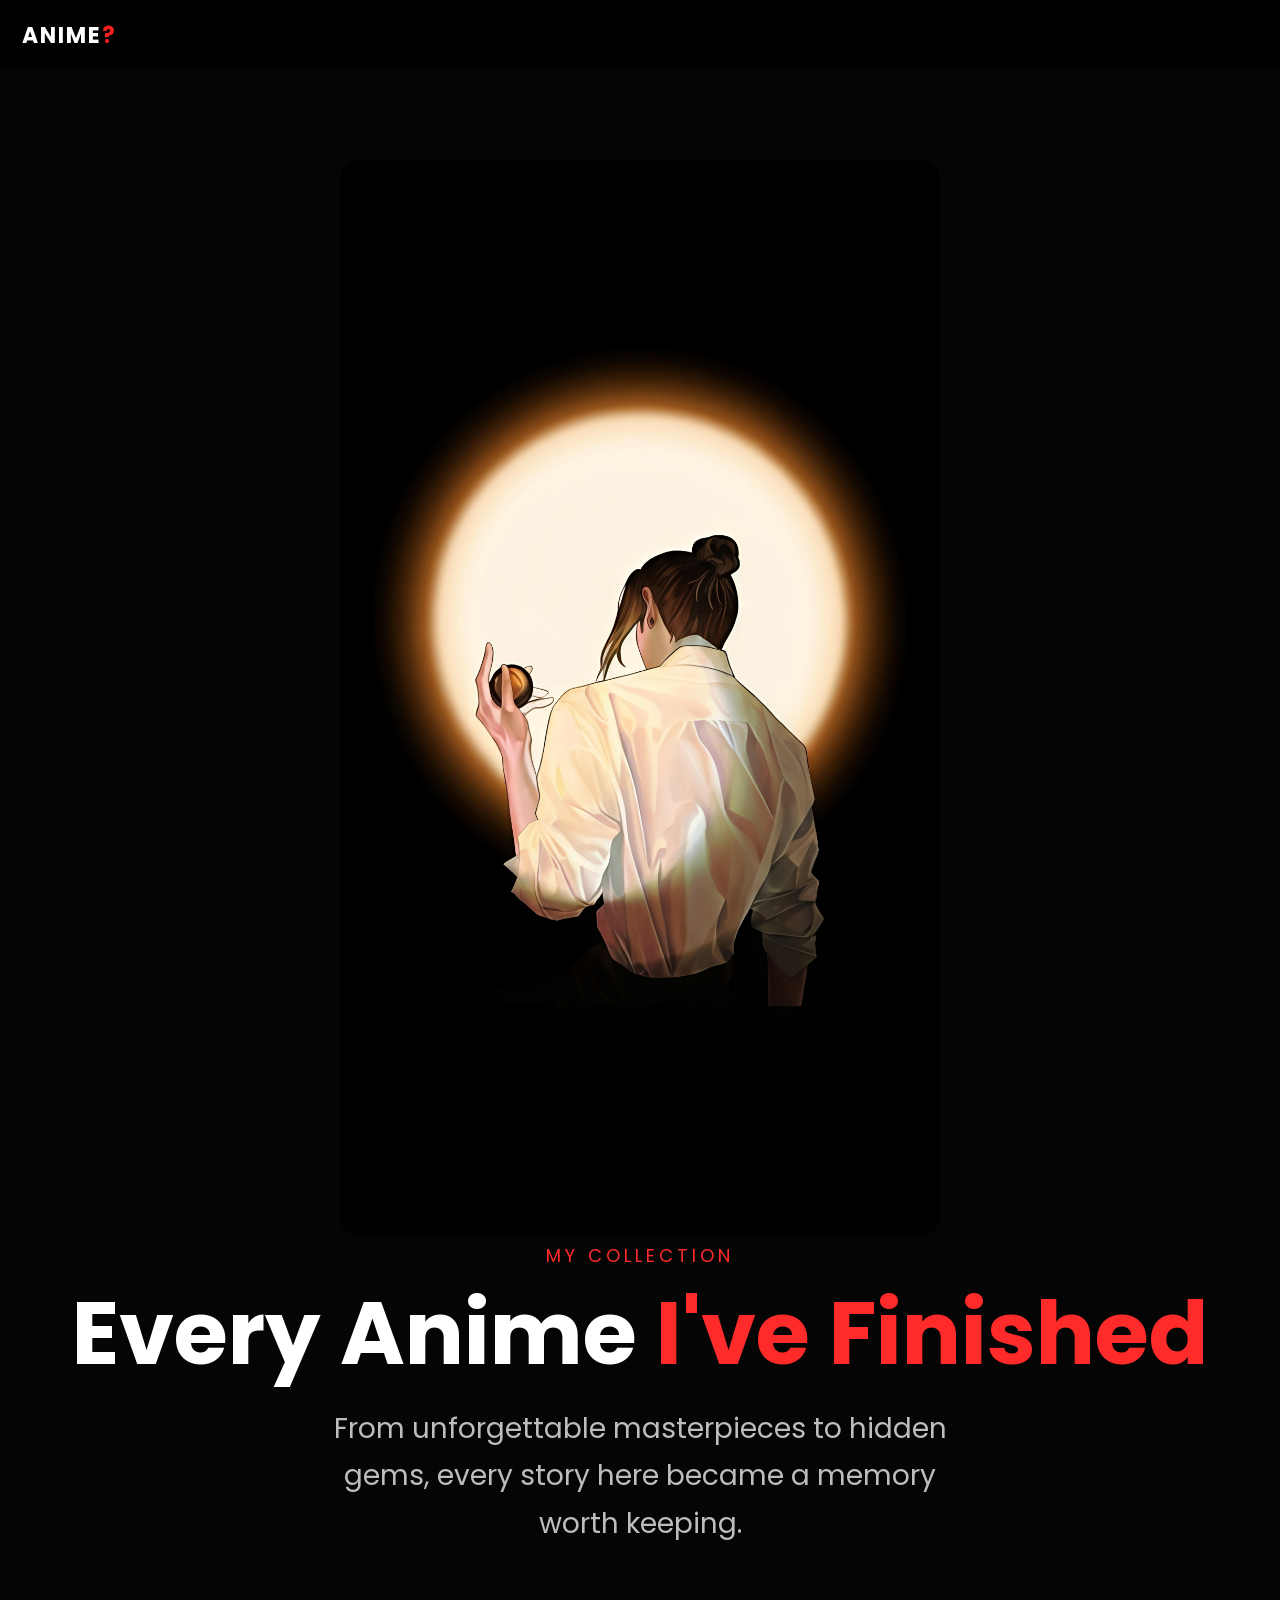
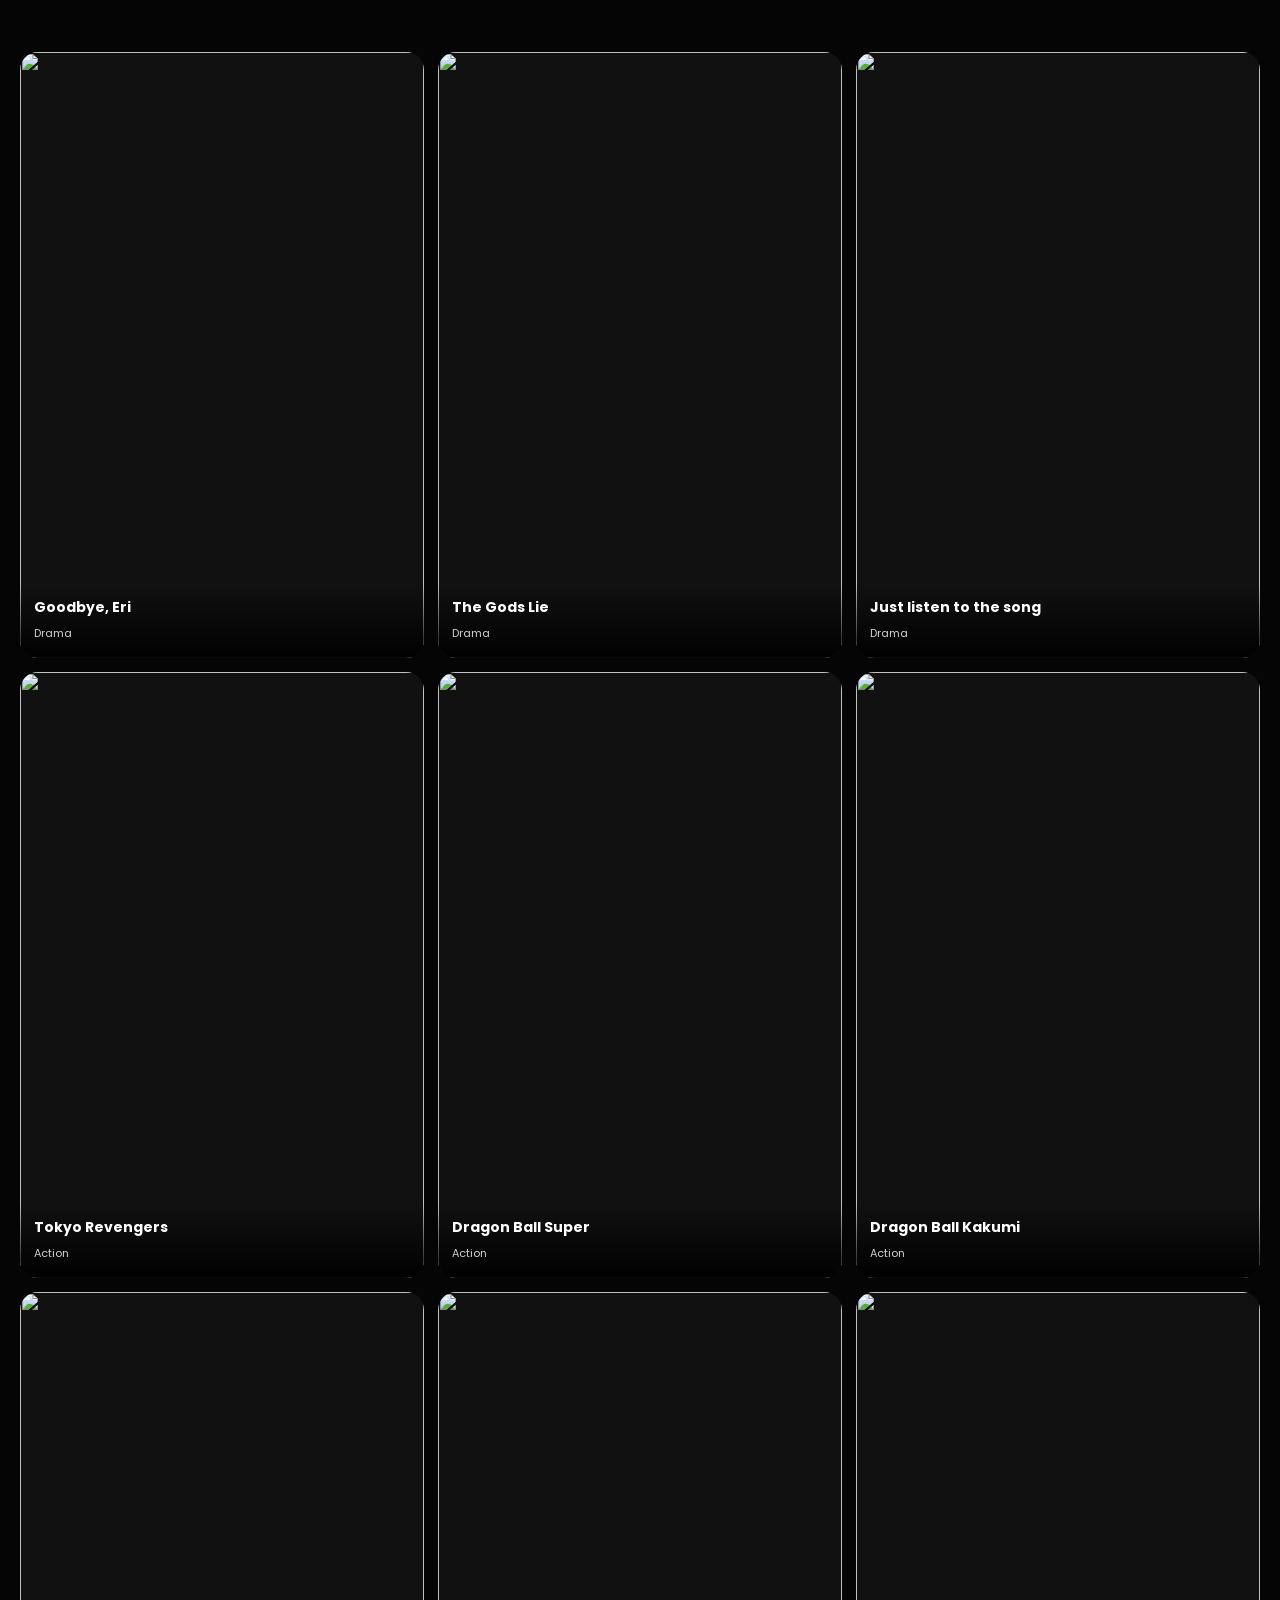
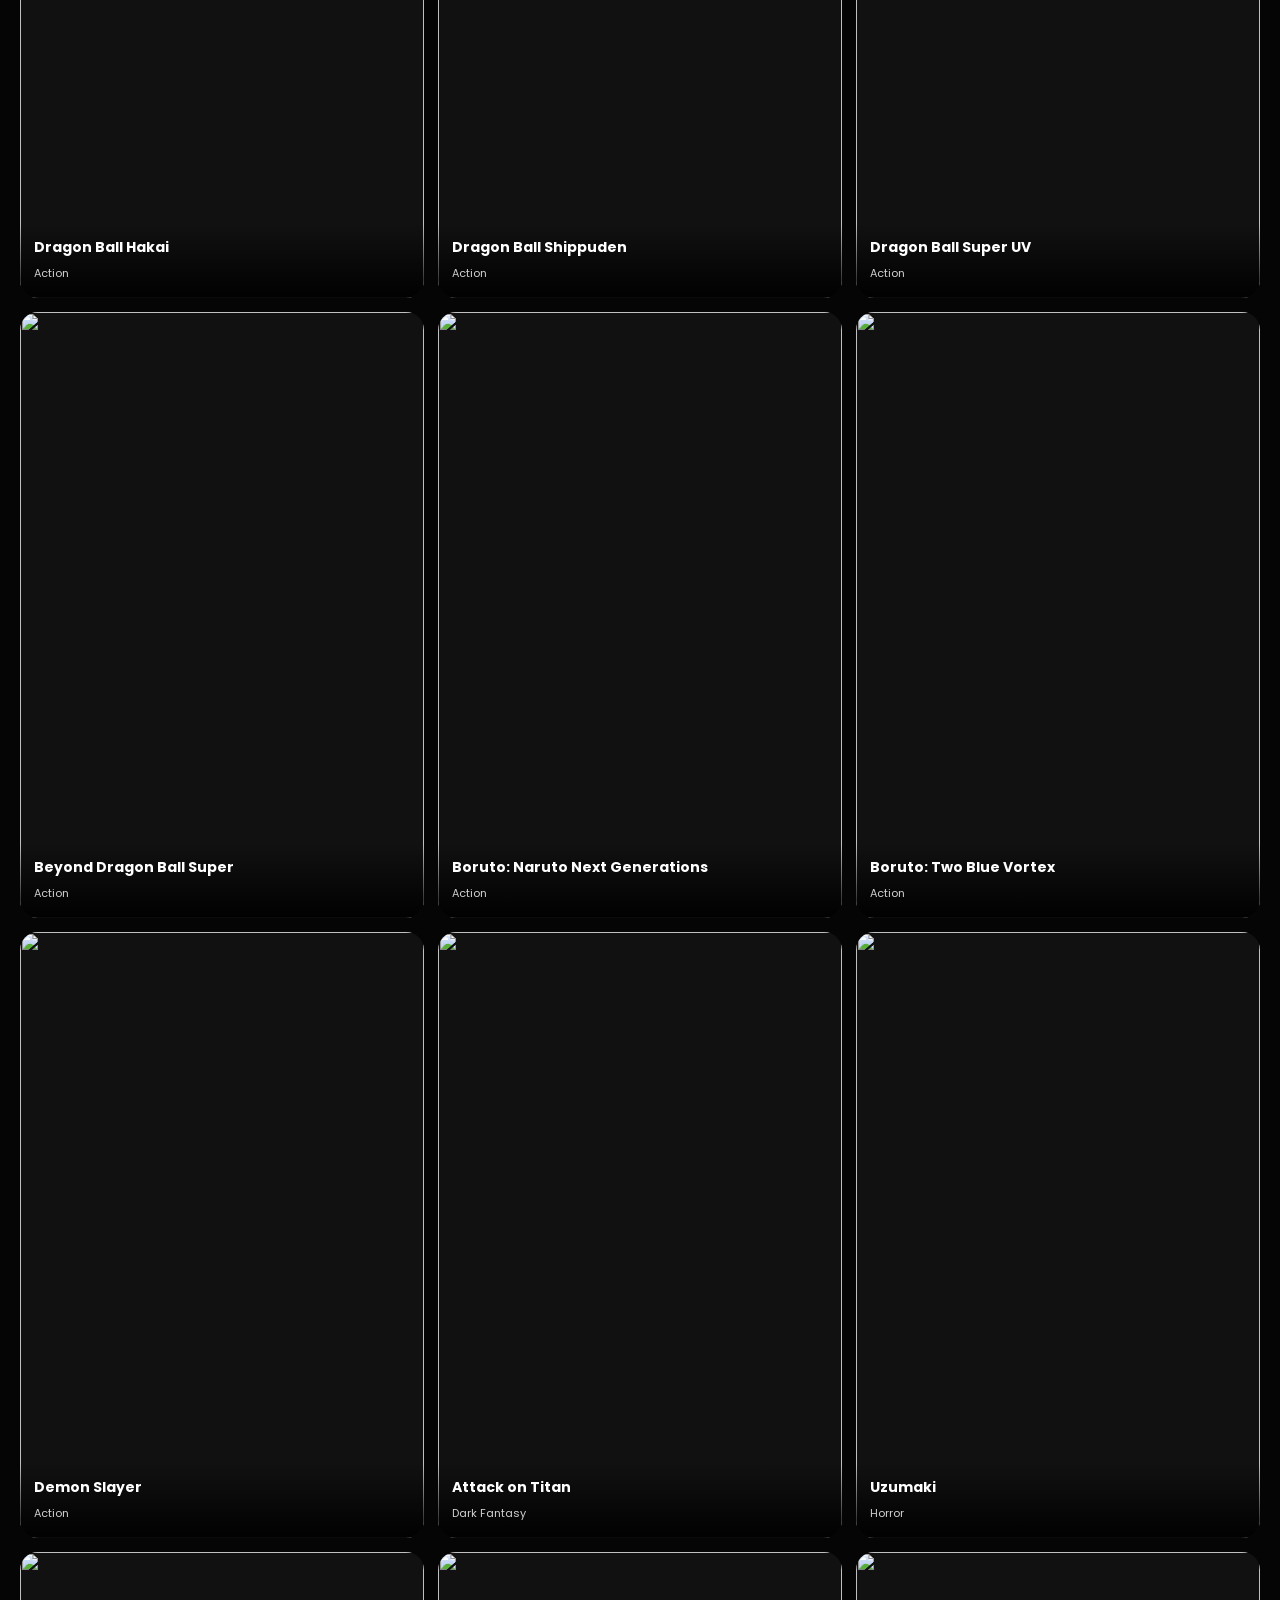
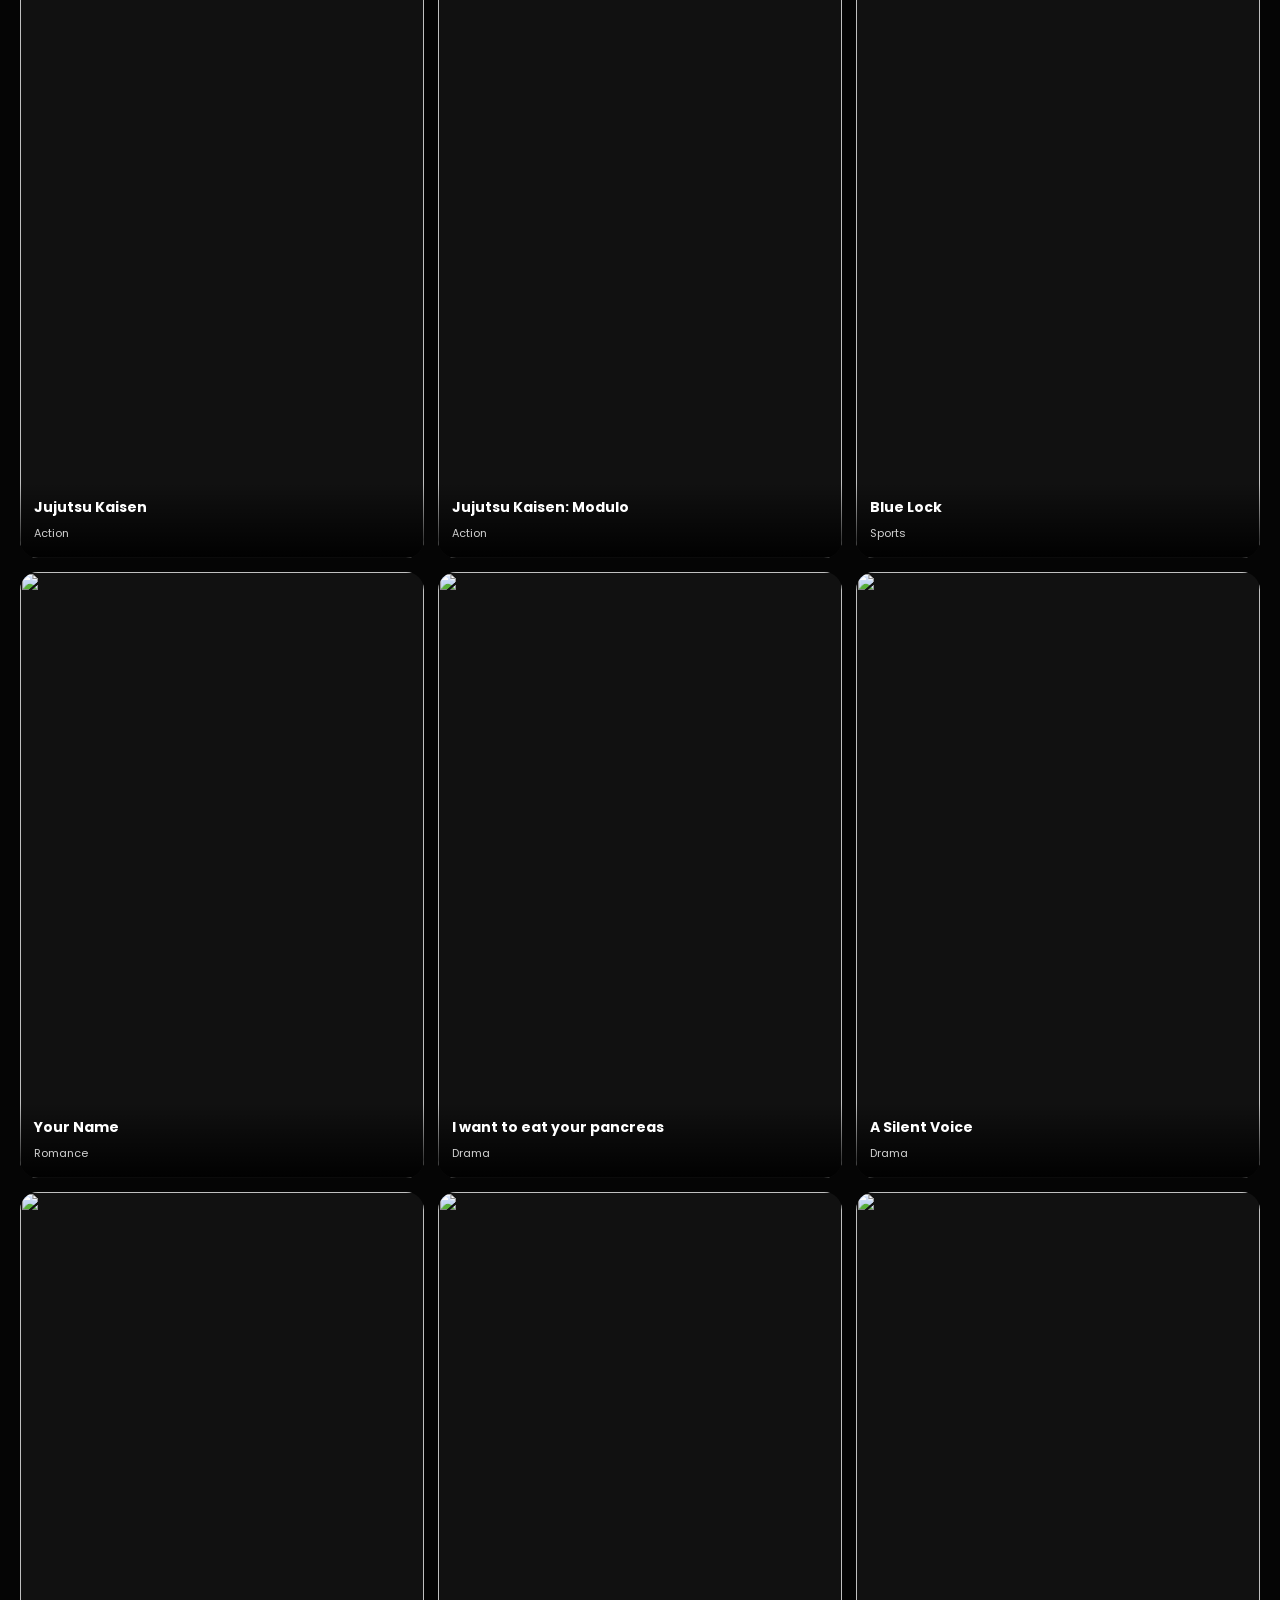
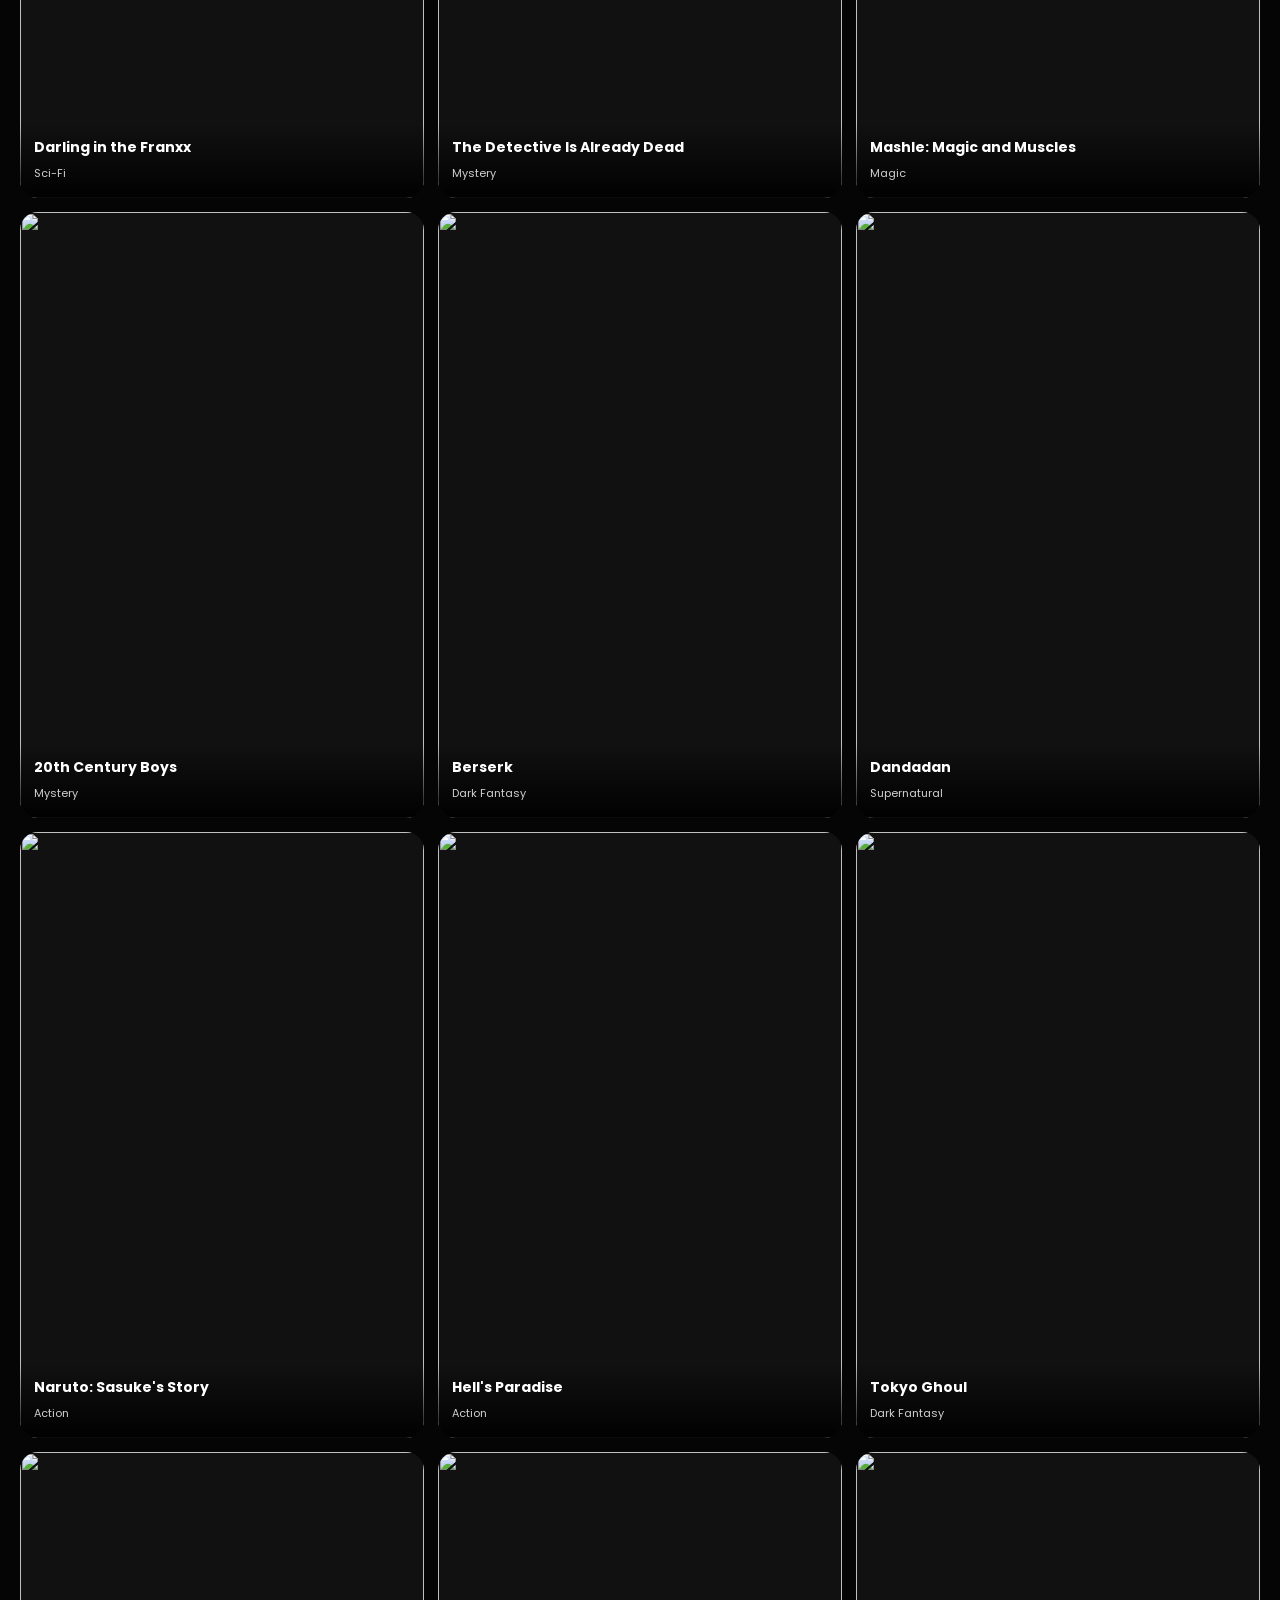
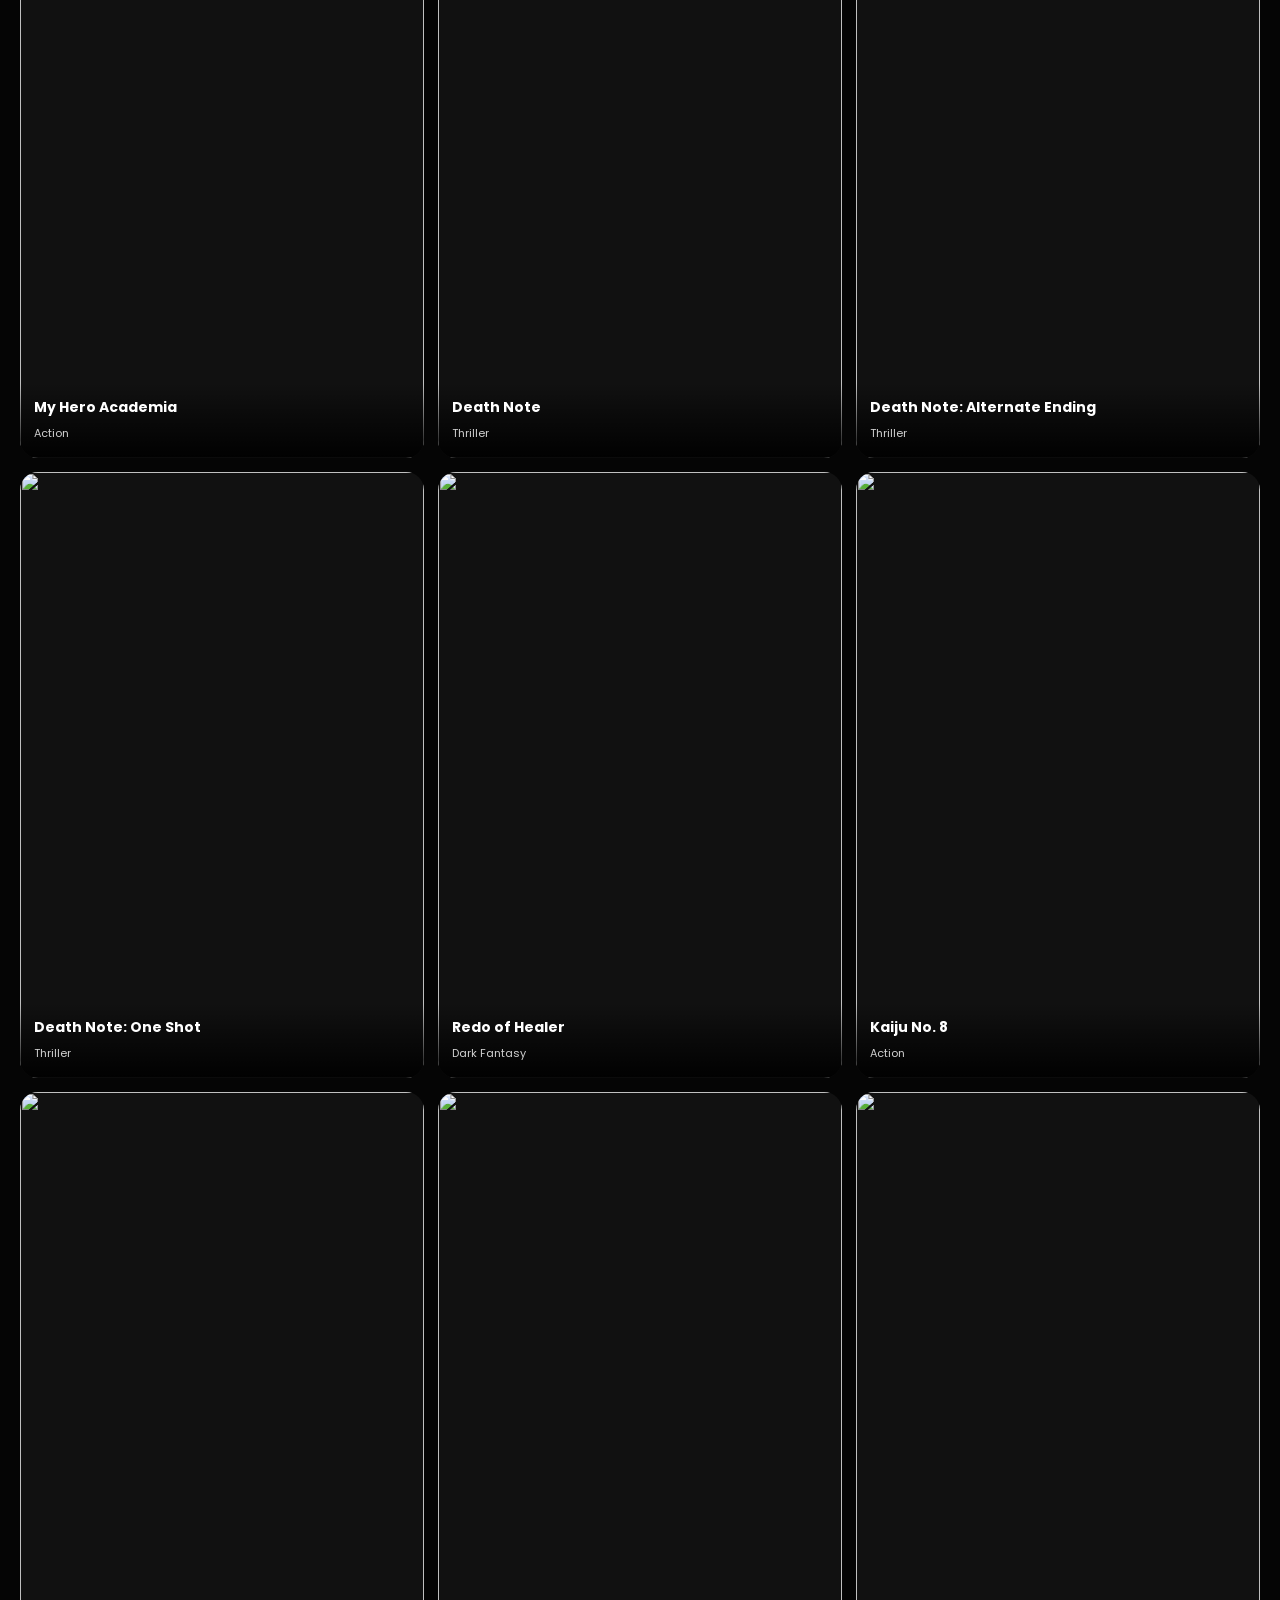
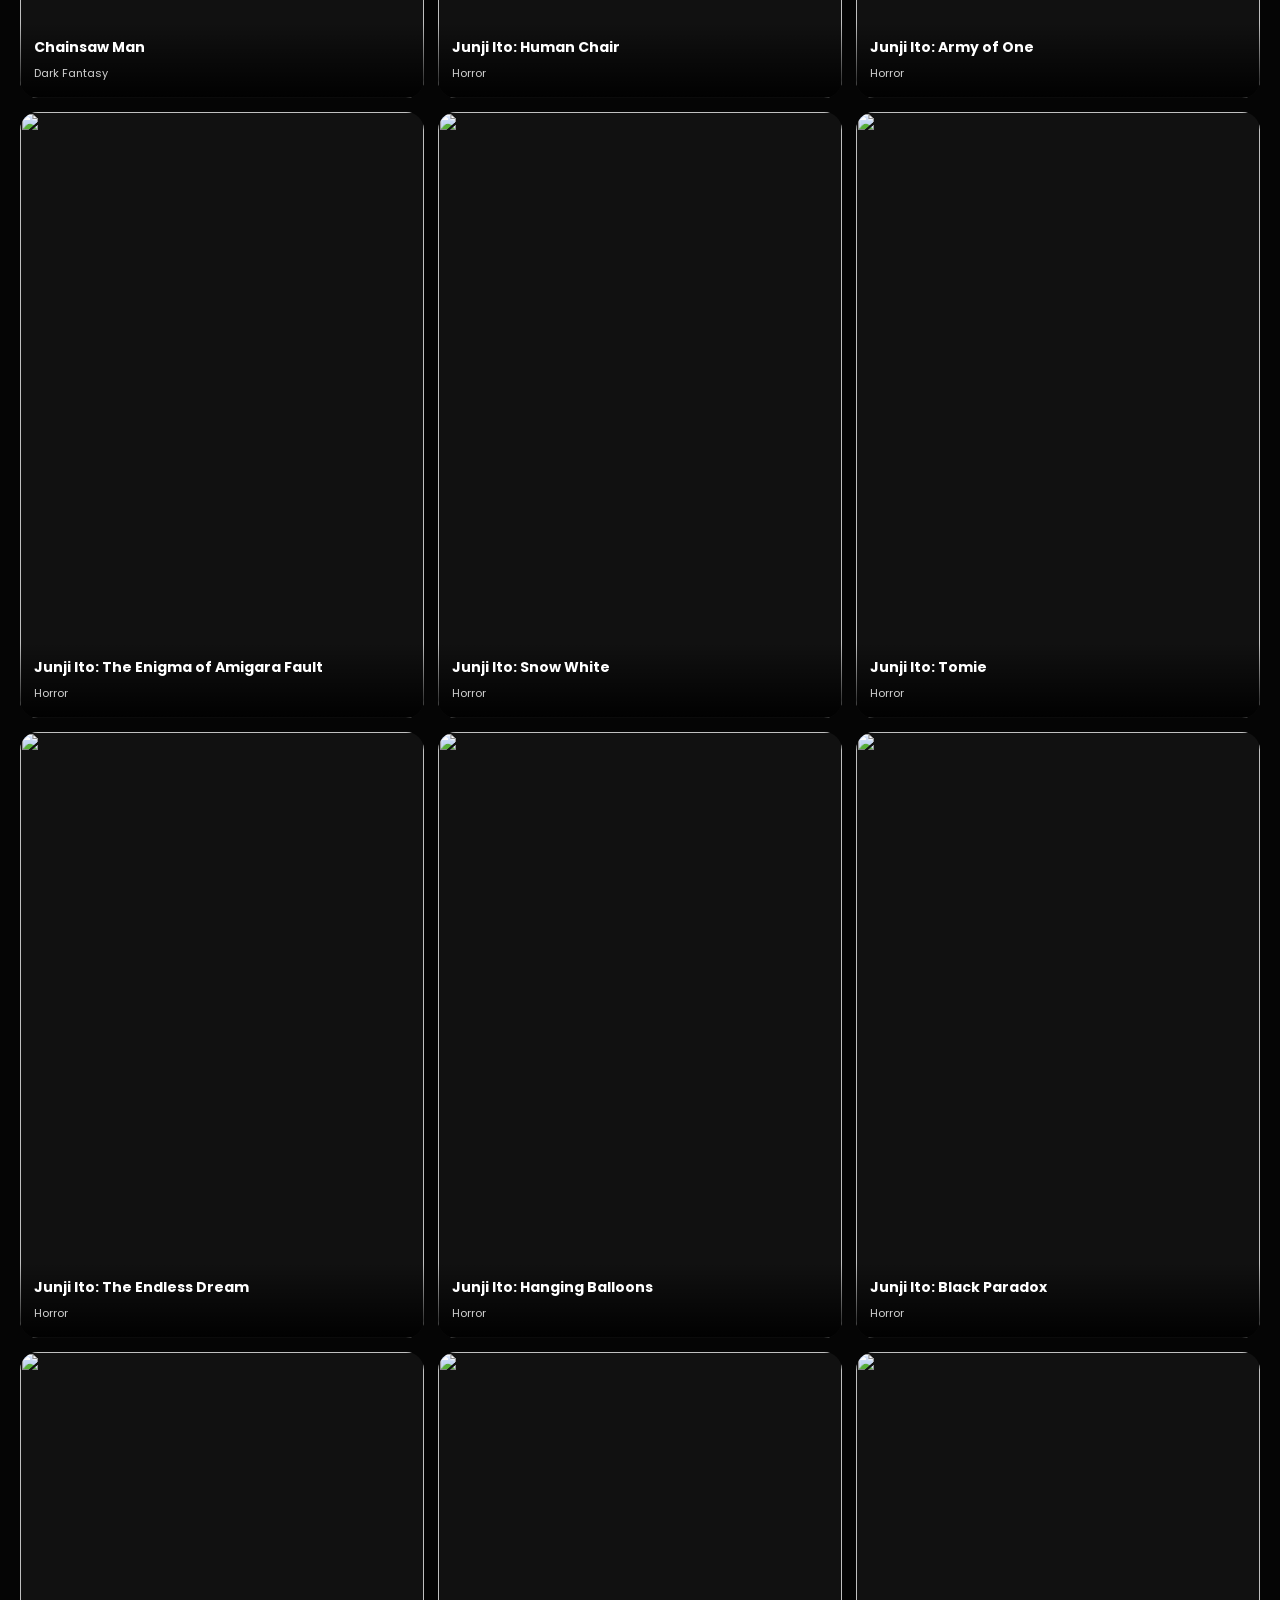
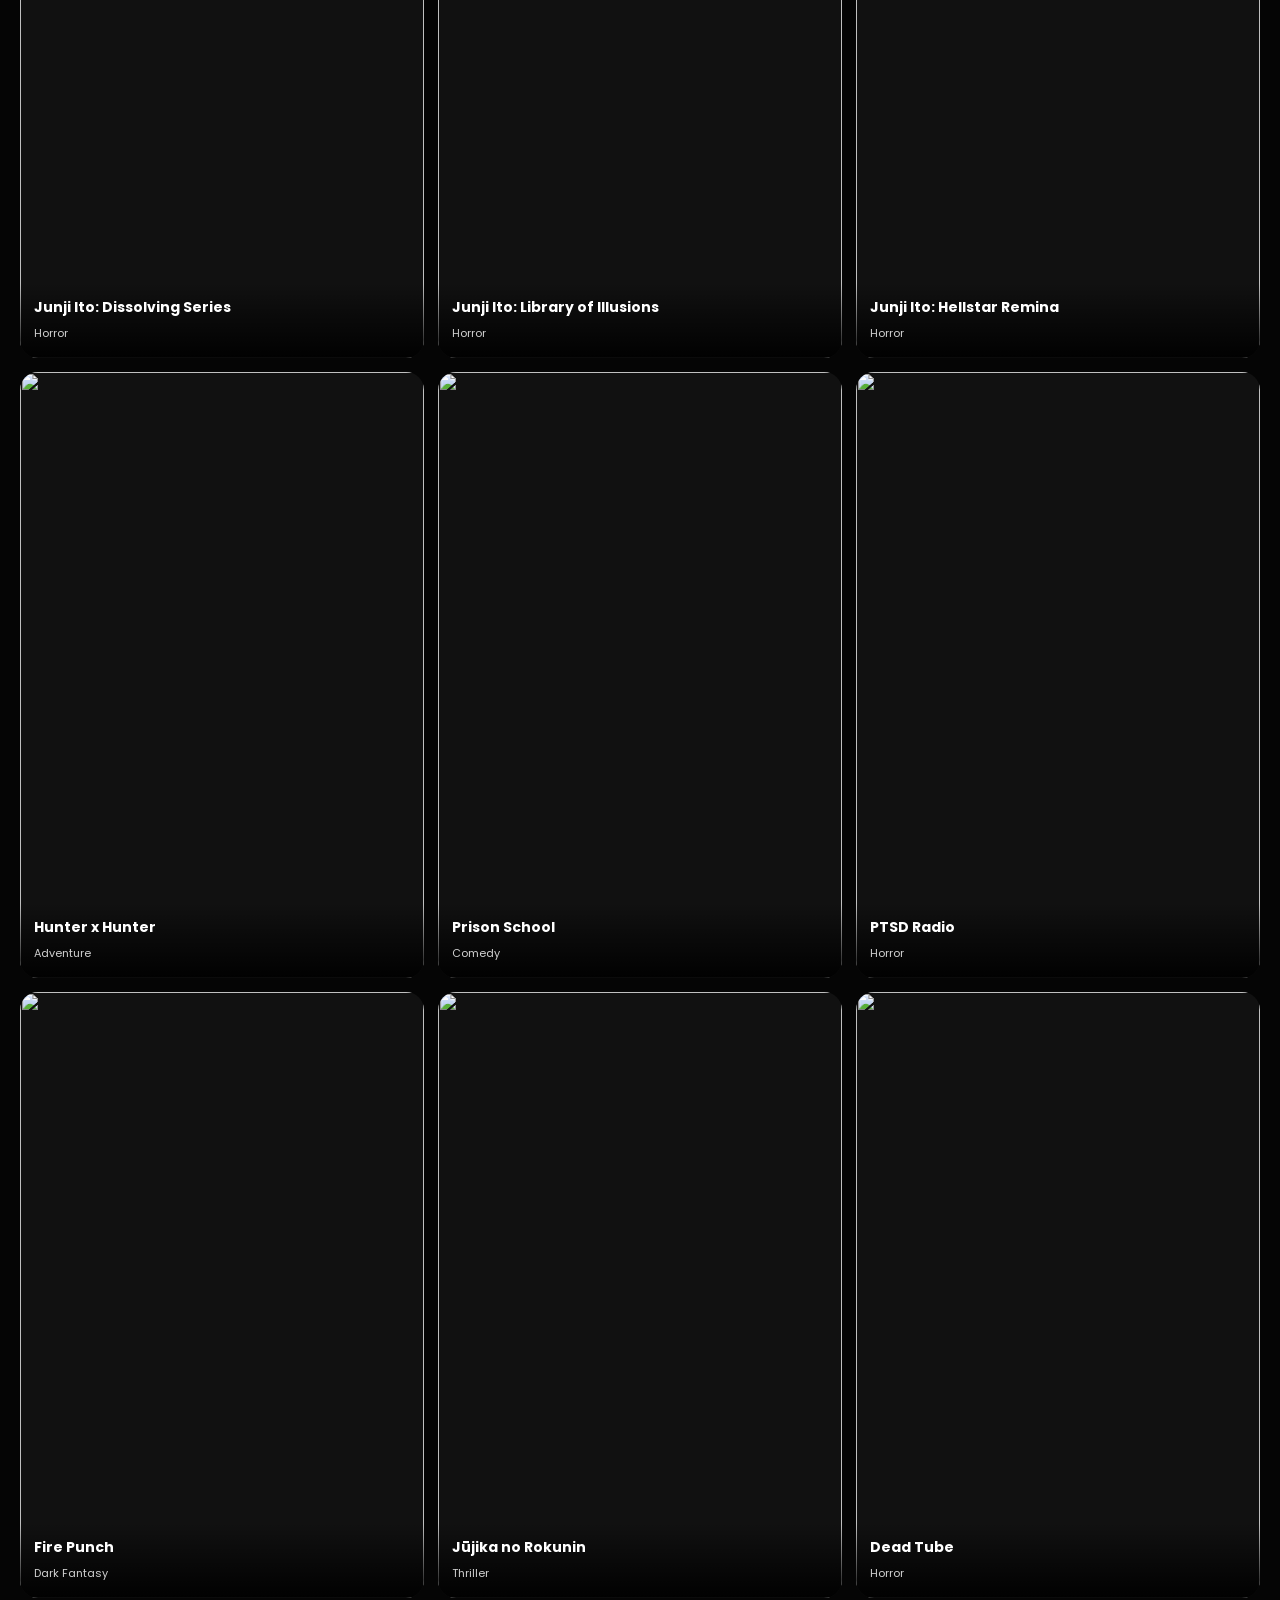
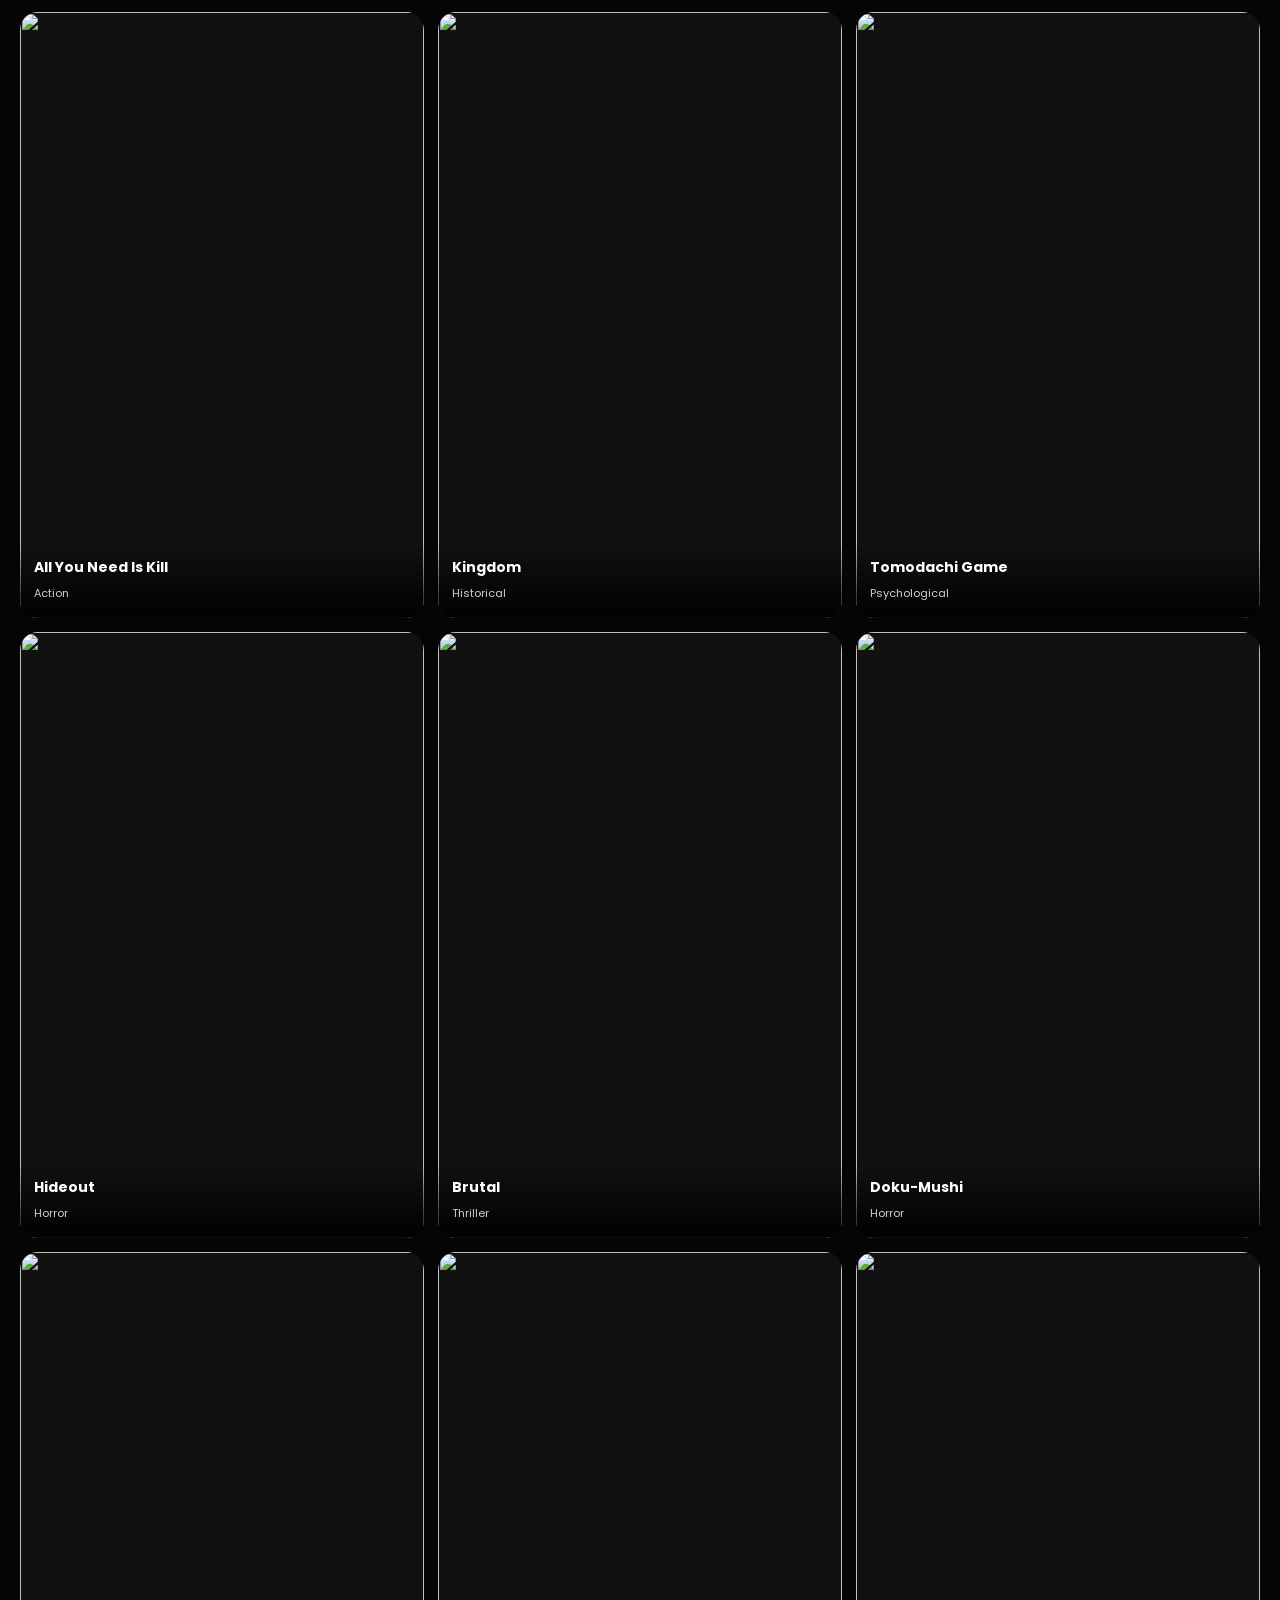
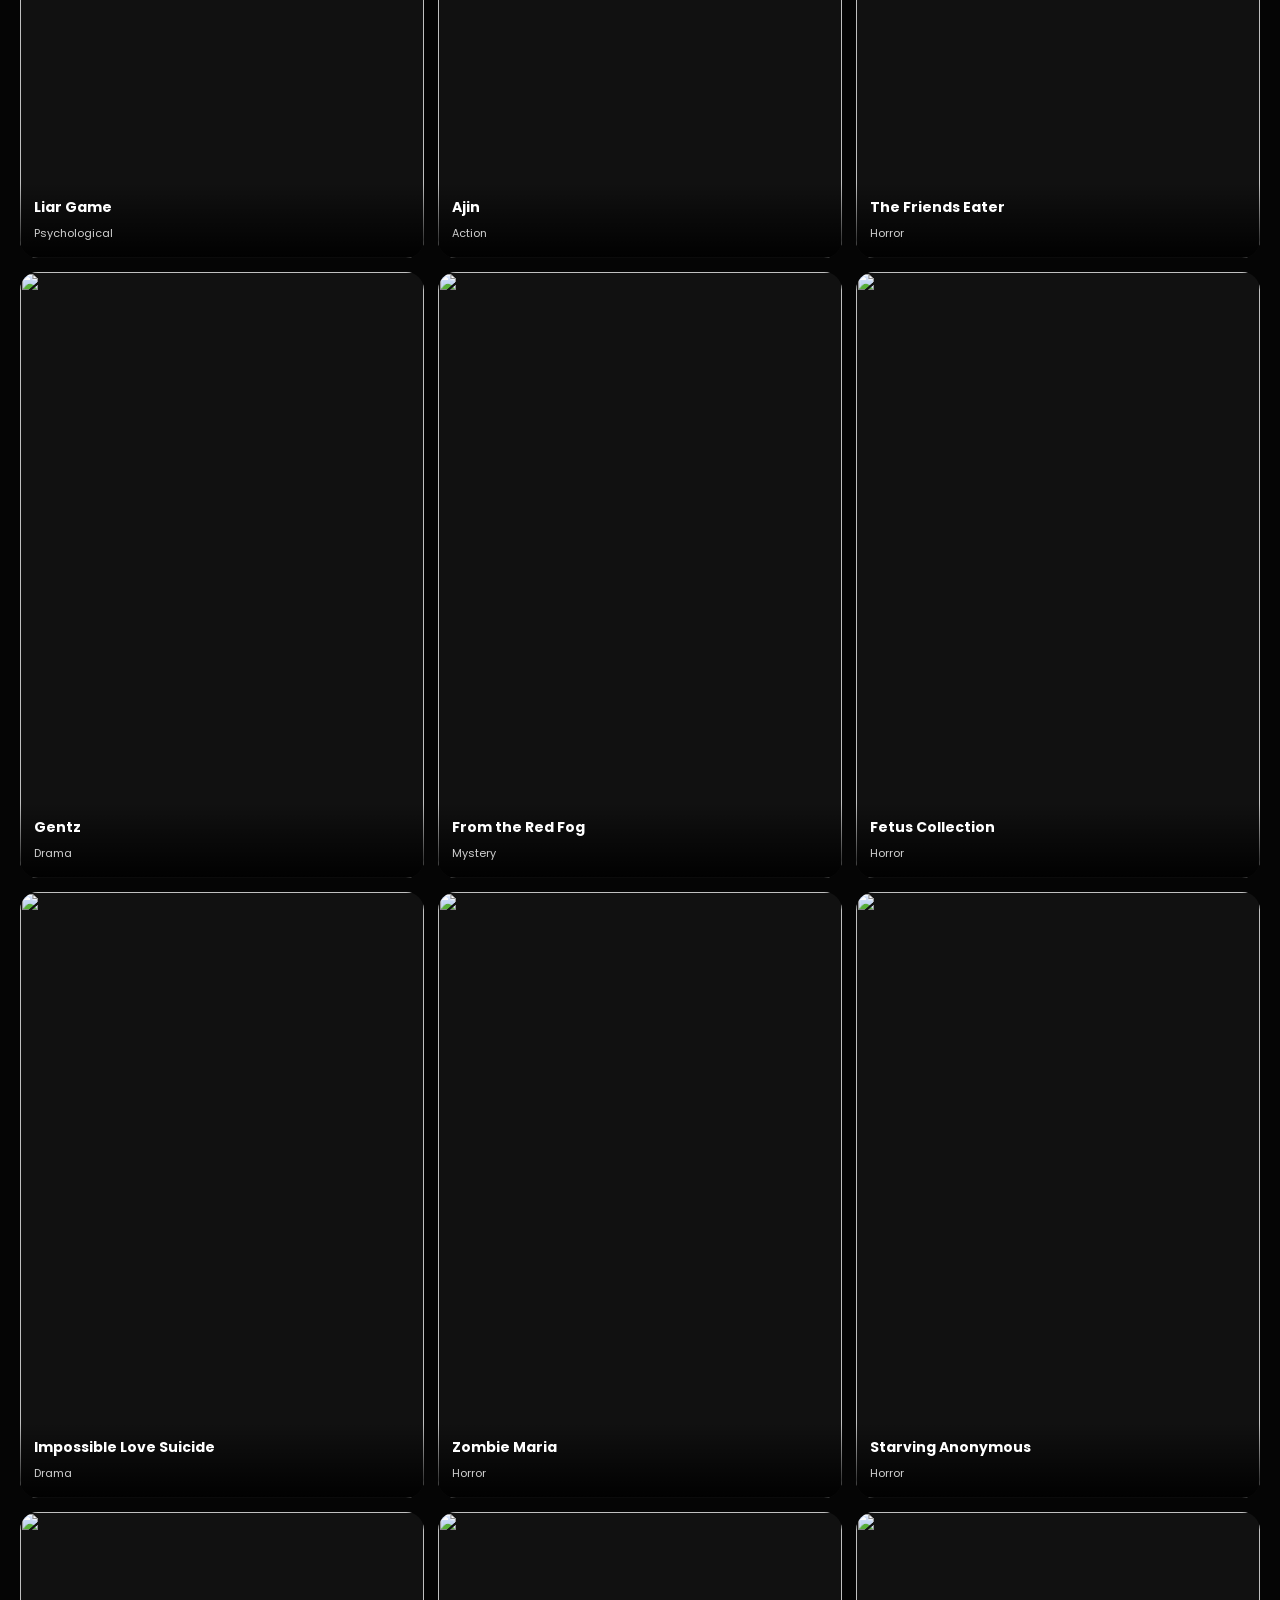
==== commit 4b591093: "Update print statement from 'Hello' to 'Goodbye'" ====
--- a/pages/manga.html
+++ b/pages/manga.html
@@ -10,7 +10,7 @@
     
     <link rel="stylesheet" href="https://cdnjs.cloudflare.com/ajax/libs/font-awesome/6.7.2/css/all.min.css">
     
-    <link rel="stylesheet" href="Css/anime.css">
+    <link rel="stylesheet" href="../Css/anime.css">
     
 </head>
 
@@ -45,10 +45,10 @@
     </section>
     
     
+    
     <section class="anime-grid">
-        
-        <div class="anime-card">
-            <img src="/images/manga/1.jpg">
+        <div class="anime-card">
+            <img src="../images/manga/1.jpg">
             <div class="overlay">
                 <h3>Goodbye, Eri</h3>
                 <span>Drama</span>
@@ -56,7 +56,7 @@
         </div>
         
         <div class="anime-card">
-            <img src="/images/manga/2.jpg">
+            <img src="../images/manga/2.jpg">
             <div class="overlay">
                 <h3>The Gods Lie</h3>
                 <span>Drama</span>
@@ -64,7 +64,7 @@
         </div>
         
         <div class="anime-card">
-            <img src="/images/manga/3.jpg">
+            <img src="../images/manga/3.jpg">
             <div class="overlay">
                 <h3>Just listen to the song</h3>
                 <span>Drama</span>
@@ -72,7 +72,7 @@
         </div>
         
         <div class="anime-card">
-            <img src="/images/manga/4.jpg">
+            <img src="../images/manga/4.jpg">
             <div class="overlay">
                 <h3>Tokyo Revengers</h3>
                 <span>Action</span>
@@ -80,7 +80,7 @@
         </div>
         
         <div class="anime-card">
-            <img src="/images/manga/5.jpg">
+            <img src="../images/manga/5.jpg">
             <div class="overlay">
                 <h3>Dragon Ball Super</h3>
                 <span>Action</span>
@@ -88,7 +88,7 @@
         </div>
         
         <div class="anime-card">
-            <img src="/images/manga/6.jpg">
+            <img src="../images/manga/6.jpg">
             <div class="overlay">
                 <h3>Dragon Ball Kakumi</h3>
                 <span>Action</span>
@@ -96,7 +96,7 @@
         </div>
         
         <div class="anime-card">
-            <img src="/images/manga/7.jpg">
+            <img src="../images/manga/7.jpg">
             <div class="overlay">
                 <h3>Dragon Ball Hakai</h3>
                 <span>Action</span>
@@ -104,7 +104,7 @@
         </div>
         
         <div class="anime-card">
-            <img src="/images/manga/8.jpg">
+            <img src="../images/manga/8.jpg">
             <div class="overlay">
                 <h3>Dragon Ball Shippuden</h3>
                 <span>Action</span>
@@ -112,7 +112,7 @@
         </div>
         
         <div class="anime-card">
-            <img src="/images/manga/9.jpg">
+            <img src="../images/manga/9.jpg">
             <div class="overlay">
                 <h3>Dragon Ball Super UV</h3>
                 <span>Action</span>
@@ -120,7 +120,7 @@
         </div>
         
         <div class="anime-card">
-            <img src="/images/manga/10.jpg">
+            <img src="../images/manga/10.jpg">
             <div class="overlay">
                 <h3>Beyond Dragon Ball Super</h3>
                 <span>Action</span>
@@ -128,7 +128,7 @@
         </div>
         
         <div class="anime-card">
-            <img src="/images/manga/11.jpg">
+            <img src="../images/manga/11.jpg">
             <div class="overlay">
                 <h3>Boruto: Naruto Next Generations</h3>
                 <span>Action</span>
@@ -136,7 +136,7 @@
         </div>
         
         <div class="anime-card">
-            <img src="/images/manga/12.jpg">
+            <img src="../images/manga/12.jpg">
             <div class="overlay">
                 <h3>Boruto: Two Blue Vortex</h3>
                 <span>Action</span>
@@ -144,7 +144,7 @@
         </div>
         
         <div class="anime-card">
-            <img src="/images/manga/13.jpg">
+            <img src="../images/manga/13.jpg">
             <div class="overlay">
                 <h3>Demon Slayer</h3>
                 <span>Action</span>
@@ -152,7 +152,7 @@
         </div>
         
         <div class="anime-card">
-            <img src="/images/manga/15.jpg">
+            <img src="../images/manga/15.jpg">
             <div class="overlay">
                 <h3>Attack on Titan</h3>
                 <span>Dark Fantasy</span>
@@ -160,7 +160,7 @@
         </div>
         
         <div class="anime-card">
-            <img src="/images/manga/16.jpg">
+            <img src="../images/manga/16.jpg">
             <div class="overlay">
                 <h3>Uzumaki</h3>
                 <span>Horror</span>
@@ -168,7 +168,7 @@
         </div>
         
         <div class="anime-card">
-            <img src="/images/manga/17.jpg">
+            <img src="../images/manga/17.jpg">
             <div class="overlay">
                 <h3>Jujutsu Kaisen</h3>
                 <span>Action</span>
@@ -176,7 +176,7 @@
         </div>
         
         <div class="anime-card">
-            <img src="/images/manga/18.jpg">
+            <img src="../images/manga/18.jpg">
             <div class="overlay">
                 <h3>Jujutsu Kaisen: Modulo</h3>
                 <span>Action</span>
@@ -184,7 +184,7 @@
         </div>
         
         <div class="anime-card">
-            <img src="/images/manga/19.jpg">
+            <img src="../images/manga/19.jpg">
             <div class="overlay">
                 <h3>Blue Lock</h3>
                 <span>Sports</span>
@@ -192,7 +192,7 @@
         </div>
         
         <div class="anime-card">
-            <img src="/images/manga/20.jpg">
+            <img src="../images/manga/20.jpg">
             <div class="overlay">
                 <h3>Your Name</h3>
                 <span>Romance</span>
@@ -200,7 +200,7 @@
         </div>
         
         <div class="anime-card">
-            <img src="/images/manga/122.jpg">
+            <img src="../images/manga/122.jpg">
             <div class="overlay">
                 <h3>I want to eat your pancreas</h3>
                 <span>Drama</span>
@@ -208,7 +208,7 @@
         </div>
         
         <div class="anime-card">
-            <img src="/images/manga/21.jpg">
+            <img src="../images/manga/21.jpg">
             <div class="overlay">
                 <h3>A Silent Voice</h3>
                 <span>Drama</span>
@@ -216,7 +216,7 @@
         </div>
         
         <div class="anime-card">
-            <img src="/images/manga/22.jpg">
+            <img src="../images/manga/22.jpg">
             <div class="overlay">
                 <h3>Darling in the Franxx</h3>
                 <span>Sci-Fi</span>
@@ -224,7 +224,7 @@
         </div>
         
         <div class="anime-card">
-            <img src="/images/manga/23.jpg">
+            <img src="../images/manga/23.jpg">
             <div class="overlay">
                 <h3>The Detective Is Already Dead</h3>
                 <span>Mystery</span>
@@ -232,7 +232,7 @@
         </div>
         
         <div class="anime-card">
-            <img src="/images/manga/24.jpg">
+            <img src="../images/manga/24.jpg">
             <div class="overlay">
                 <h3>Mashle: Magic and Muscles</h3>
                 <span>Magic</span>
@@ -240,7 +240,7 @@
         </div>
         
         <div class="anime-card">
-            <img src="/images/manga/25.jpg">
+            <img src="../images/manga/25.jpg">
             <div class="overlay">
                 <h3>20th Century Boys</h3>
                 <span>Mystery</span>
@@ -248,7 +248,7 @@
         </div>
         
         <div class="anime-card">
-            <img src="/images/manga/26.jpg">
+            <img src="../images/manga/26.jpg">
             <div class="overlay">
                 <h3>Berserk</h3>
                 <span>Dark Fantasy</span>
@@ -256,7 +256,7 @@
         </div>
         
         <div class="anime-card">
-            <img src="/images/manga/27.jpg">
+            <img src="../images/manga/27.jpg">
             <div class="overlay">
                 <h3>Dandadan</h3>
                 <span>Supernatural</span>
@@ -264,7 +264,7 @@
         </div>
         
         <div class="anime-card">
-            <img src="/images/manga/28.jpg">
+            <img src="../images/manga/28.jpg">
             <div class="overlay">
                 <h3>Naruto: Sasuke's Story</h3>
                 <span>Action</span>
@@ -272,7 +272,7 @@
         </div>
         
         <div class="anime-card">
-            <img src="/images/manga/29.jpg">
+            <img src="../images/manga/29.jpg">
             <div class="overlay">
                 <h3>Hell's Paradise</h3>
                 <span>Action</span>
@@ -280,7 +280,7 @@
         </div>
         
         <div class="anime-card">
-            <img src="/images/manga/30.jpg">
+            <img src="../images/manga/30.jpg">
             <div class="overlay">
                 <h3>Tokyo Ghoul</h3>
                 <span>Dark Fantasy</span>
@@ -288,7 +288,7 @@
         </div>
         
         <div class="anime-card">
-            <img src="/images/manga/31.jpg">
+            <img src="../images/manga/31.jpg">
             <div class="overlay">
                 <h3>My Hero Academia</h3>
                 <span>Action</span>
@@ -296,7 +296,7 @@
         </div>
         
         <div class="anime-card">
-            <img src="/images/manga/32.jpg">
+            <img src="../images/manga/32.jpg">
             <div class="overlay">
                 <h3>Death Note</h3>
                 <span>Thriller</span>
@@ -304,7 +304,7 @@
         </div>
         
         <div class="anime-card">
-            <img src="/images/manga/33.jpg">
+            <img src="../images/manga/33.jpg">
             <div class="overlay">
                 <h3>Death Note: Alternate Ending</h3>
                 <span>Thriller</span>
@@ -312,7 +312,7 @@
         </div>
         
         <div class="anime-card">
-            <img src="/images/manga/34.jpg">
+            <img src="../images/manga/34.jpg">
             <div class="overlay">
                 <h3>Death Note: One Shot</h3>
                 <span>Thriller</span>
@@ -320,7 +320,7 @@
         </div>
         
         <div class="anime-card">
-            <img src="/images/manga/35.jpg">
+            <img src="../images/manga/35.jpg">
             <div class="overlay">
                 <h3>Redo of Healer</h3>
                 <span>Dark Fantasy</span>
@@ -328,7 +328,7 @@
         </div>
         
         <div class="anime-card">
-            <img src="/images/manga/36.jpg">
+            <img src="../images/manga/36.jpg">
             <div class="overlay">
                 <h3>Kaiju No. 8</h3>
                 <span>Action</span>
@@ -336,7 +336,7 @@
         </div>
         
         <div class="anime-card">
-            <img src="/images/manga/37.jpg">
+            <img src="../images/manga/37.jpg">
             <div class="overlay">
                 <h3>Chainsaw Man</h3>
                 <span>Dark Fantasy</span>
@@ -344,7 +344,7 @@
         </div>
         
         <div class="anime-card">
-            <img src="/images/manga/38.jpg">
+            <img src="../images/manga/38.jpg">
             <div class="overlay">
                 <h3>Junji Ito: Human Chair</h3>
                 <span>Horror</span>
@@ -352,7 +352,7 @@
         </div>
         
         <div class="anime-card">
-            <img src="/images/manga/39.jpg">
+            <img src="../images/manga/39.jpg">
             <div class="overlay">
                 <h3>Junji Ito: Army of One</h3>
                 <span>Horror</span>
@@ -360,7 +360,7 @@
         </div>
         
         <div class="anime-card">
-            <img src="/images/manga/40.jpg">
+            <img src="../images/manga/40.jpg">
             <div class="overlay">
                 <h3>Junji Ito: The Enigma of Amigara Fault</h3>
                 <span>Horror</span>
@@ -368,7 +368,7 @@
         </div>
         
         <div class="anime-card">
-            <img src="/images/manga/41.jpg">
+            <img src="../images/manga/41.jpg">
             <div class="overlay">
                 <h3>Junji Ito: Snow White</h3>
                 <span>Horror</span>
@@ -376,7 +376,7 @@
         </div>
         
         <div class="anime-card">
-            <img src="/images/manga/42.jpg">
+            <img src="../images/manga/42.jpg">
             <div class="overlay">
                 <h3>Junji Ito: Tomie</h3>
                 <span>Horror</span>
@@ -384,7 +384,7 @@
         </div>
         
         <div class="anime-card">
-            <img src="/images/manga/43.jpg">
+            <img src="../images/manga/43.jpg">
             <div class="overlay">
                 <h3>Junji Ito: The Endless Dream</h3>
                 <span>Horror</span>
@@ -392,7 +392,7 @@
         </div>
         
         <div class="anime-card">
-            <img src="/images/manga/44.jpg">
+            <img src="../images/manga/44.jpg">
             <div class="overlay">
                 <h3>Junji Ito: Hanging Balloons</h3>
                 <span>Horror</span>
@@ -400,7 +400,7 @@
         </div>
         
         <div class="anime-card">
-            <img src="/images/manga/45.jpg">
+            <img src="../images/manga/45.jpg">
             <div class="overlay">
                 <h3>Junji Ito: Black Paradox</h3>
                 <span>Horror</span>
@@ -408,7 +408,7 @@
         </div>
         
         <div class="anime-card">
-            <img src="/images/manga/46.jpg">
+            <img src="../images/manga/46.jpg">
             <div class="overlay">
                 <h3>Junji Ito: Dissolving Series</h3>
                 <span>Horror</span>
@@ -416,7 +416,7 @@
         </div>
         
         <div class="anime-card">
-            <img src="/images/manga/47.jpg">
+            <img src="../images/manga/47.jpg">
             <div class="overlay">
                 <h3>Junji Ito: Library of Illusions</h3>
                 <span>Horror</span>
@@ -424,7 +424,7 @@
         </div>
         
         <div class="anime-card">
-            <img src="/images/manga/48.jpg">
+            <img src="../images/manga/48.jpg">
             <div class="overlay">
                 <h3>Junji Ito: Hellstar Remina</h3>
                 <span>Horror</span>
@@ -432,7 +432,7 @@
         </div>
         
         <div class="anime-card">
-            <img src="/images/manga/49.jpg">
+            <img src="../images/manga/49.jpg">
             <div class="overlay">
                 <h3>Hunter x Hunter</h3>
                 <span>Adventure</span>
@@ -440,7 +440,7 @@
         </div>
         
         <div class="anime-card">
-            <img src="/images/manga/50.jpg">
+            <img src="../images/manga/50.jpg">
             <div class="overlay">
                 <h3>Prison School</h3>
                 <span>Comedy</span>
@@ -448,7 +448,7 @@
         </div>
         
         <div class="anime-card">
-            <img src="/images/manga/51.jpg">
+            <img src="../images/manga/51.jpg">
             <div class="overlay">
                 <h3>PTSD Radio</h3>
                 <span>Horror</span>
@@ -456,7 +456,7 @@
         </div>
         
         <div class="anime-card">
-            <img src="/images/manga/52.jpg">
+            <img src="../images/manga/52.jpg">
             <div class="overlay">
                 <h3>Fire Punch</h3>
                 <span>Dark Fantasy</span>
@@ -464,7 +464,7 @@
         </div>
         
         <div class="anime-card">
-            <img src="/images/manga/53.jpg">
+            <img src="../images/manga/53.jpg">
             <div class="overlay">
                 <h3>Jūjika no Rokunin</h3>
                 <span>Thriller</span>
@@ -472,7 +472,7 @@
         </div>
         
         <div class="anime-card">
-            <img src="/images/manga/54.jpg">
+            <img src="../images/manga/54.jpg">
             <div class="overlay">
                 <h3>Dead Tube</h3>
                 <span>Horror</span>
@@ -480,7 +480,7 @@
         </div>
         
         <div class="anime-card">
-            <img src="/images/manga/55.jpg">
+            <img src="../images/manga/55.jpg">
             <div class="overlay">
                 <h3>All You Need Is Kill</h3>
                 <span>Action</span>
@@ -488,7 +488,7 @@
         </div>
         
         <div class="anime-card">
-            <img src="/images/manga/56.jpg">
+            <img src="../images/manga/56.jpg">
             <div class="overlay">
                 <h3>Kingdom</h3>
                 <span>Historical</span>
@@ -496,7 +496,7 @@
         </div>
         
         <div class="anime-card">
-            <img src="/images/manga/57.jpg">
+            <img src="../images/manga/57.jpg">
             <div class="overlay">
                 <h3>Tomodachi Game</h3>
                 <span>Psychological</span>
@@ -504,7 +504,7 @@
         </div>
         
         <div class="anime-card">
-            <img src="/images/manga/58.jpg">
+            <img src="../images/manga/58.jpg">
             <div class="overlay">
                 <h3>Hideout</h3>
                 <span>Horror</span>
@@ -512,7 +512,7 @@
         </div>
         
         <div class="anime-card">
-            <img src="/images/manga/59.jpg">
+            <img src="../images/manga/59.jpg">
             <div class="overlay">
                 <h3>Brutal</h3>
                 <span>Thriller</span>
@@ -520,7 +520,7 @@
         </div>
         
         <div class="anime-card">
-            <img src="/images/manga/60.jpg">
+            <img src="../images/manga/60.jpg">
             <div class="overlay">
                 <h3>Doku-Mushi</h3>
                 <span>Horror</span>
@@ -528,7 +528,7 @@
         </div>
         
         <div class="anime-card">
-            <img src="/images/manga/61.jpg">
+            <img src="../images/manga/61.jpg">
             <div class="overlay">
                 <h3>Liar Game</h3>
                 <span>Psychological</span>
@@ -536,7 +536,7 @@
         </div>
         
         <div class="anime-card">
-            <img src="/images/manga/62.jpg">
+            <img src="../images/manga/62.jpg">
             <div class="overlay">
                 <h3>Ajin</h3>
                 <span>Action</span>
@@ -544,7 +544,7 @@
         </div>
         
         <div class="anime-card">
-            <img src="/images/manga/63.jpg">
+            <img src="../images/manga/63.jpg">
             <div class="overlay">
                 <h3>The Friends Eater</h3>
                 <span>Horror</span>
@@ -552,7 +552,7 @@
         </div>
         
         <div class="anime-card">
-            <img src="/images/manga/64.jpg">
+            <img src="../images/manga/64.jpg">
             <div class="overlay">
                 <h3>Gentz</h3>
                 <span>Drama</span>
@@ -560,7 +560,7 @@
         </div>
         
         <div class="anime-card">
-            <img src="/images/manga/65.jpg">
+            <img src="../images/manga/65.jpg">
             <div class="overlay">
                 <h3>From the Red Fog</h3>
                 <span>Mystery</span>
@@ -568,7 +568,7 @@
         </div>
         
         <div class="anime-card">
-            <img src="/images/manga/66.jpg">
+            <img src="../images/manga/66.jpg">
             <div class="overlay">
                 <h3>Fetus Collection</h3>
                 <span>Horror</span>
@@ -576,7 +576,7 @@
         </div>
         
         <div class="anime-card">
-            <img src="/images/manga/67.jpg">
+            <img src="../images/manga/67.jpg">
             <div class="overlay">
                 <h3>Impossible Love Suicide</h3>
                 <span>Drama</span>
@@ -584,7 +584,7 @@
         </div>
         
         <div class="anime-card">
-            <img src="/images/manga/68.jpg">
+            <img src="../images/manga/68.jpg">
             <div class="overlay">
                 <h3>Zombie Maria</h3>
                 <span>Horror</span>
@@ -592,7 +592,7 @@
         </div>
         
         <div class="anime-card">
-            <img src="/images/manga/69.jpg">
+            <img src="../images/manga/69.jpg">
             <div class="overlay">
                 <h3>Starving Anonymous</h3>
                 <span>Horror</span>
@@ -600,7 +600,7 @@
         </div>
         
         <div class="anime-card">
-            <img src="/images/manga/70.jpg">
+            <img src="../images/manga/70.jpg">
             <div class="overlay">
                 <h3>The Climber</h3>
                 <span>Drama</span>
@@ -608,7 +608,7 @@
         </div>
         
         <div class="anime-card">
-            <img src="/images/manga/71.jpg">
+            <img src="../images/manga/71.jpg">
             <div class="overlay">
                 <h3>Masturbation Master Kurosawa</h3>
                 <span>Comedy</span>
@@ -616,7 +616,7 @@
         </div>
         
         <div class="anime-card">
-            <img src="/images/manga/72.png">
+            <img src="../images/manga/72.png">
             <div class="overlay">
                 <h3>About if I die of Discarded Virgin</h3>
                 <span>Drama</span>
@@ -624,7 +624,7 @@
         </div>
         
         <div class="anime-card">
-            <img src="/images/manga/73.jpg">
+            <img src="../images/manga/73.jpg">
             <div class="overlay">
                 <h3>Molester Man</h3>
                 <span>Drama</span>
@@ -632,7 +632,7 @@
         </div>
         
         <div class="anime-card">
-            <img src="/images/manga/74.jpg">
+            <img src="../images/manga/74.jpg">
             <div class="overlay">
                 <h3>I Sold My Life for 10,000 Yen</h3>
                 <span>Drama</span>
@@ -640,7 +640,7 @@
         </div>
         
         <div class="anime-card">
-            <img src="/images/manga/75.jpg">
+            <img src="../images/manga/75.jpg">
             <div class="overlay">
                 <h3>A Girl on the Shore</h3>
                 <span>Drama</span>
@@ -648,7 +648,7 @@
         </div>
         
         <div class="anime-card">
-            <img src="/images/manga/76.jpg">
+            <img src="../images/manga/76.jpg">
             <div class="overlay">
                 <h3>Sundome</h3>
                 <span>Drama</span>
@@ -656,7 +656,7 @@
         </div>
         
         <div class="anime-card">
-            <img src="/images/manga/77.jpg">
+            <img src="../images/manga/77.jpg">
             <div class="overlay">
                 <h3>Tokidoki</h3>
                 <span>Drama</span>
@@ -664,7 +664,7 @@
         </div>
         
         <div class="anime-card">
-            <img src="/images/manga/78.png">
+            <img src="../images/manga/78.png">
             <div class="overlay">
                 <h3>Half and Half</h3>
                 <span>Drama</span>
@@ -672,7 +672,7 @@
         </div>
         
         <div class="anime-card">
-            <img src="/images/manga/79.jpg">
+            <img src="../images/manga/79.jpg">
             <div class="overlay">
                 <h3>Blue Heaven</h3>
                 <span>Thriller</span>
@@ -680,7 +680,7 @@
         </div>
         
         <div class="anime-card">
-            <img src="/images/manga/80.jpg">
+            <img src="../images/manga/80.jpg">
             <div class="overlay">
                 <h3>Billy Bat</h3>
                 <span>Mystery</span>
@@ -688,7 +688,7 @@
         </div>
         
         <div class="anime-card">
-            <img src="/images/manga/81.jpg">
+            <img src="../images/manga/81.jpg">
             <div class="overlay">
                 <h3>Haru's Curse</h3>
                 <span>Drama</span>
@@ -696,7 +696,7 @@
         </div>
         
         <div class="anime-card">
-            <img src="/images/manga/82.jpg">
+            <img src="../images/manga/82.jpg">
             <div class="overlay">
                 <h3>Our Happy Hours</h3>
                 <span>Drama</span>
@@ -704,7 +704,7 @@
         </div>
         
         <div class="anime-card">
-            <img src="/images/manga/83.jpg">
+            <img src="../images/manga/83.jpg">
             <div class="overlay">
                 <h3>I Had That Same Dream Again</h3>
                 <span>Drama</span>
@@ -712,7 +712,7 @@
         </div>
         
         <div class="anime-card">
-            <img src="/images/manga/84.jpg">
+            <img src="../images/manga/84.jpg">
             <div class="overlay">
                 <h3>A Song to the Sun</h3>
                 <span>Drama</span>
@@ -720,7 +720,7 @@
         </div>
         
         <div class="anime-card">
-            <img src="/images/manga/85.jpg">
+            <img src="../images/manga/85.jpg">
             <div class="overlay">
                 <h3>Is It My Fault That I Got Bullied?</h3>
                 <span>Drama</span>
@@ -728,7 +728,7 @@
         </div>
         
         <div class="anime-card">
-            <img src="/images/manga/86.jpg">
+            <img src="../images/manga/86.jpg">
             <div class="overlay">
                 <h3>My Name is Boy A</h3>
                 <span>Drama</span>
@@ -736,7 +736,7 @@
         </div>
         
         <div class="anime-card">
-            <img src="/images/manga/87.jpg">
+            <img src="../images/manga/87.jpg">
             <div class="overlay">
                 <h3>As the Gods Will</h3>
                 <span>Horror</span>
@@ -744,7 +744,7 @@
         </div>
         
         <div class="anime-card">
-            <img src="/images/manga/88.jpg">
+            <img src="../images/manga/88.jpg">
             <div class="overlay">
                 <h3>Museum</h3>
                 <span>Thriller</span>
@@ -752,7 +752,7 @@
         </div>
         
         <div class="anime-card">
-            <img src="/images/manga/89.jpg">
+            <img src="../images/manga/89.jpg">
             <div class="overlay">
                 <h3>17-sai</h3>
                 <span>Drama</span>
@@ -760,7 +760,7 @@
         </div>
         
         <div class="anime-card">
-            <img src="/images/manga/90.jpg">
+            <img src="../images/manga/90.jpg">
             <div class="overlay">
                 <h3>177013</h3>
                 <span>Drama</span>
@@ -768,7 +768,7 @@
         </div>
         
         <div class="anime-card">
-            <img src="/images/manga/91.jpg">
+            <img src="../images/manga/91.jpg">
             <div class="overlay">
                 <h3>Spider-Man: The Manga</h3>
                 <span>Action</span>
@@ -776,7 +776,7 @@
         </div>
         
         <div class="anime-card">
-            <img src="/images/manga/92.jpg">
+            <img src="../images/manga/92.jpg">
             <div class="overlay">
                 <h3>Festival of Champions: Pokemon</h3>
                 <span>Adventure</span>
@@ -784,7 +784,7 @@
         </div>
         
         <div class="anime-card">
-            <img src="/images/manga/93.jpg">
+            <img src="../images/manga/93.jpg">
             <div class="overlay">
                 <h3>The Hero</h3>
                 <span>Action</span>
@@ -792,7 +792,7 @@
         </div>
         
         <div class="anime-card">
-            <img src="/images/manga/94.jpg">
+            <img src="../images/manga/94.jpg">
             <div class="overlay">
                 <h3>Maria no Danzai</h3>
                 <span>Drama</span>
@@ -800,7 +800,7 @@
         </div>
         
         <div class="anime-card">
-            <img src="/images/manga/95.jpg">
+            <img src="../images/manga/95.jpg">
             <div class="overlay">
                 <h3>Dog Nigga</h3>
                 <span>Comedy</span>
@@ -808,7 +808,7 @@
         </div>
         
         <div class="anime-card">
-            <img src="/images/manga/96.jpg">
+            <img src="../images/manga/96.jpg">
             <div class="overlay">
                 <h3>Deadpool Manga</h3>
                 <span>Action</span>
@@ -816,7 +816,7 @@
         </div>
         
         <div class="anime-card">
-            <img src="/images/manga/97.jpg">
+            <img src="../images/manga/97.jpg">
             <div class="overlay">
                 <h3>Jinmen</h3>
                 <span>Horror</span>
@@ -824,7 +824,7 @@
         </div>
         
         <div class="anime-card">
-            <img src="/images/manga/98.png">
+            <img src="../images/manga/98.png">
             <div class="overlay">
                 <h3>I'm Dating a Monster Who Ate My Woman</h3>
                 <span>Drama</span>
@@ -832,7 +832,7 @@
         </div>
         
         <div class="anime-card">
-            <img src="/images/manga/99.jpg">
+            <img src="../images/manga/99.jpg">
             <div class="overlay">
                 <h3>Pumpkin Night</h3>
                 <span>Horror</span>
@@ -840,7 +840,7 @@
         </div>
         
         <div class="anime-card">
-            <img src="/images/manga/100.png">
+            <img src="../images/manga/100.png">
             <div class="overlay">
                 <h3>Can't Escape Tatsumigahara's Love</h3>
                 <span>Romance</span>
@@ -848,7 +848,7 @@
         </div>
         
         <div class="anime-card">
-            <img src="/images/manga/101.jpg">
+            <img src="../images/manga/101.jpg">
             <div class="overlay">
                 <h3>Mai-chan's Daily Life</h3>
                 <span>Horror</span>
@@ -856,7 +856,7 @@
         </div>
         
         <div class="anime-card">
-            <img src="/images/manga/102.jpg">
+            <img src="../images/manga/102.jpg">
             <div class="overlay">
                 <h3>The Boys of the Dead</h3>
                 <span>Horror</span>
@@ -864,7 +864,7 @@
         </div>
         
         <div class="anime-card">
-            <img src="/images/manga/103.jpg">
+            <img src="../images/manga/103.jpg">
             <div class="overlay">
                 <h3>Welcome Back Alice</h3>
                 <span>Drama</span>
@@ -872,7 +872,7 @@
         </div>
         
         <div class="anime-card">
-            <img src="/images/manga/104.jpg">
+            <img src="../images/manga/104.jpg">
             <div class="overlay">
                 <h3>Suck It</h3>
                 <span>Drama</span>
@@ -880,7 +880,7 @@
         </div>
         
         <div class="anime-card">
-            <img src="/images/manga/105.jpg">
+            <img src="../images/manga/105.jpg">
             <div class="overlay">
                 <h3>My Yandere Girlfriend Lurks in the Dungeon</h3>
                 <span>Dark Fantasy</span>
@@ -888,7 +888,7 @@
         </div>
         
         <div class="anime-card">
-            <img src="/images/manga/106.jpg">
+            <img src="../images/manga/106.jpg">
             <div class="overlay">
                 <h3>Even if you can escape with reincarnation, my brother</h3>
                 <span>Drama</span>
@@ -896,7 +896,7 @@
         </div>
         
         <div class="anime-card">
-            <img src="/images/manga/107.jpg">
+            <img src="../images/manga/107.jpg">
             <div class="overlay">
                 <h3>Gon Manga</h3>
                 <span>Adventure</span>
@@ -904,7 +904,7 @@
         </div>
         
         <div class="anime-card">
-            <img src="/images/manga/108.jpg">
+            <img src="../images/manga/108.jpg">
             <div class="overlay">
                 <h3>Child of God</h3>
                 <span>Drama</span>
@@ -912,7 +912,7 @@
         </div>
         
         <div class="anime-card">
-            <img src="/images/manga/109.jpg">
+            <img src="../images/manga/109.jpg">
             <div class="overlay">
                 <h3>Cheat Slayer</h3>
                 <span>Action</span>
@@ -920,7 +920,7 @@
         </div>
         
         <div class="anime-card">
-            <img src="/images/manga/110.jpg">
+            <img src="../images/manga/110.jpg">
             <div class="overlay">
                 <h3>Shamo</h3>
                 <span>Action</span>
@@ -928,7 +928,7 @@
         </div>
         
         <div class="anime-card">
-            <img src="/images/manga/111.jpg">
+            <img src="../images/manga/111.jpg">
             <div class="overlay">
                 <h3>Ghost cabinet</h3>
                 <span>Horror</span>
@@ -936,7 +936,7 @@
         </div>
         
         <div class="anime-card">
-            <img src="/images/manga/112.jpg">
+            <img src="../images/manga/112.jpg">
             <div class="overlay">
                 <h3>Ichi the Killer</h3>
                 <span>Action</span>
@@ -944,7 +944,7 @@
         </div>
         
         <div class="anime-card">
-            <img src="/images/manga/113.jpg">
+            <img src="../images/manga/113.jpg">
             <div class="overlay">
                 <h3>Monster</h3>
                 <span>Psychological</span>
@@ -952,7 +952,7 @@
         </div>
         
         <div class="anime-card">
-            <img src="/images/manga/114.jpg">
+            <img src="../images/manga/114.jpg">
             <div class="overlay">
                 <h3>My Childhood Friend Cheated On Me</h3>
                 <span>Drama</span>
@@ -960,7 +960,7 @@
         </div>
         
         <div class="anime-card">
-            <img src="/images/manga/115.png">
+            <img src="../images/manga/115.png">
             <div class="overlay">
                 <h3>This Is Not My Child</h3>
                 <span>Drama</span>
@@ -968,7 +968,7 @@
         </div>
         
         <div class="anime-card">
-            <img src="/images/manga/116.jpg">
+            <img src="../images/manga/116.jpg">
             <div class="overlay">
                 <h3>The One in the Wrong Was Me</h3>
                 <span>Drama</span>
@@ -976,7 +976,7 @@
         </div>
         
         <div class="anime-card">
-            <img src="/images/manga/117.jpg">
+            <img src="../images/manga/117.jpg">
             <div class="overlay">
                 <h3>In Your Shadows</h3>
                 <span>Drama</span>
@@ -984,7 +984,7 @@
         </div>
         
         <div class="anime-card">
-            <img src="/images/manga/118.jpg">
+            <img src="../images/manga/118.jpg">
             <div class="overlay">
                 <h3>Sarumane</h3>
                 <span>Drama</span>
@@ -992,7 +992,7 @@
         </div>
         
         <div class="anime-card">
-            <img src="/images/manga/119.jpg">
+            <img src="../images/manga/119.jpg">
             <div class="overlay">
                 <h3>Ugly Resident</h3>
                 <span>Horror</span>
@@ -1000,7 +1000,7 @@
         </div>
         
         <div class="anime-card">
-            <img src="/images/manga/120.jpg">
+            <img src="../images/manga/120.jpg">
             <div class="overlay">
                 <h3>Bouryoku Banzai</h3>
                 <span>Action</span>
@@ -1008,14 +1008,12 @@
         </div>
         
         <div class="anime-card">
-            <img src="/images/manga/121.jpg">
+            <img src="../images/manga/121.jpg">
             <div class="overlay">
                 <h3>Not Quite Love</h3>
                 <span>Drama</span>
             </div>
         </div>
-        
-        
     </section>
     <footer>
         
@@ -1045,4 +1043,4 @@
     
 </body>
 
-</html>+</html>
--- a/Css/anime.css
+++ b/Css/anime.css
@@ -0,0 +1,266 @@
+* {
+    margin: 0;
+    padding: 0;
+    box-sizing: border-box;
+    font-family: Poppins, sans-serif;
+}
+
+body {
+    background: #050505;
+    color: #fff;
+}
+
+nav {
+    top: 0;
+    width: 100%;
+    height: 70px;
+    display: flex;
+    align-items: center;
+    padding: 0 22px;
+    background: rgba(0, 0, 0, .75);
+}
+.logo {
+    font-size: 22px;
+    font-weight: 700;
+    color: #fff;
+    letter-spacing: 2px;
+}
+
+
+
+.logo span {
+    color: #ff1e1e;
+}
+
+#logo img {
+    width: 200px;
+    border-radius: 18px;
+    object-fit: cover;
+}
+
+
+.banner {
+    padding: 90px 20px 50px;
+    text-align: center;
+    position: relative;
+    overflow: hidden;
+}
+
+
+.small-title {
+    color: #ff2b2b;
+    font-size: 12px;
+    letter-spacing: 4px;
+}
+
+.banner h1 {
+    margin-top: 12px;
+    font-size: 38px;
+    line-height: 1.2;
+}
+
+.banner h1 span {
+   color: #ff2b2b;
+}
+
+.banner p {
+    margin: 18px auto 35px;
+    max-width: 340px;
+    color: #bdbdbd;
+    font-size: 15px;
+    line-height: 1.7;
+}
+
+.stats {
+    display: flex;
+    justify-content: center;
+    gap: 14px;
+}
+
+.box {
+    width: 100px;
+    padding: 18px 10px;
+    border-radius: 18px;
+    background: #111;
+    border: 1px solid rgba(255, 0, 0, .12);
+    transition: .35s;
+    
+}
+
+.box:hover {
+    transform: translateY(-6px);
+    border-color: #ff2b2b;
+    box-shadow: 0 0 20px rgba(255, 0, 0, .25);
+}
+
+.box h2 {
+    font-size: 28px;
+    color: #ff2b2b;
+}
+
+.box span {
+    font-size: 13px;
+    color: #bdbdbd;
+}
+
+.anime-grid {
+    display: grid;
+    grid-template-columns: repeat(3, 1fr);
+    gap: 14px;
+    padding: 20px;
+}
+
+.anime-card {
+    position: relative;
+    border-radius: 18px;
+    overflow: hidden;
+    background: #111;
+    aspect-ratio: 2/3;
+    cursor: pointer;
+}
+
+.anime-card img {
+    width: 100%;
+    height: 100%;
+    object-fit: cover;
+    transition: .45s;
+    display: block;
+}
+
+.anime-card:hover img {
+    transform: scale(1.12);
+}
+
+.overlay {
+    position: absolute;
+    left: 0;
+    right: 0;
+    bottom: 0;
+    padding: 14px;
+    background: linear-gradient(transparent, rgba(0, 0, 0, .95));
+}
+
+.overlay h3 {
+    font-size: 14px;
+    margin-bottom: 1px;
+}
+
+.overlay span {
+    font-size: 11px;
+    color: #d0d0d0;
+}
+
+.overlay:hover{
+    opacity: 0;
+}
+footer {
+    padding: 50px 20px 35px;
+    text-align: center;
+}
+
+footer h2 {
+    font-size: 28px;
+}
+
+footer span {
+    color: #ff2d2d;
+}
+
+footer p {
+    color: #999;
+    margin-top: 10px;
+}
+
+.social {
+    display: flex;
+    justify-content: center;
+    gap: 18px;
+    margin: 28px 0;
+}
+
+.social a {
+    width: 48px;
+    height: 48px;
+    display: flex;
+    align-items: center;
+    justify-content: center;
+    border-radius: 50%;
+    text-decoration: none;
+    color: white;
+    background: #111;
+    transition: .3s;
+}
+
+.social a:hover {
+    background: #ff1f1f;
+    transform: translateY(-5px);
+    box-shadow: 0 0 4px rgba(255, 0, 0, .6);
+}
+
+.copy {
+    font-size: 13px;
+    color: #666;
+}
+@media(max-width:768px) {
+    
+    .anime-grid {
+        
+        grid-template-columns: repeat(3, 1fr);
+        gap: 8px;
+        padding: 15px;
+    }
+    
+    .overlay {
+        padding: 8px;
+    }
+    
+    .overlay h3 {
+        font-size: 11px;
+    }
+    
+    .overlay span {
+        font-size: 9px;
+    }
+}
+@media(min-width:768px) {
+    #logo img {
+    width: 600px;
+    border-radius: 18px;
+    object-fit: cover;
+}
+
+
+.banner {
+    padding: 90px 20px 50px;
+    text-align: center;
+    position: relative;
+    overflow: hidden;
+}
+
+
+.small-title {
+    color: #ff2b2b;
+    font-size: 18px;
+    letter-spacing: 4px;
+}
+
+.banner h1 {
+    margin-top: 12px;
+    font-size: 88px;
+    line-height: 1.2;
+}
+
+.banner h1 span {
+   color: #ff2b2b;
+}
+
+.banner p {
+    margin: 18px auto 35px;
+    max-width: 640px;
+    color: #bdbdbd;
+    font-size: 28px;
+    line-height: 1.7;
+}
+
+
+}
